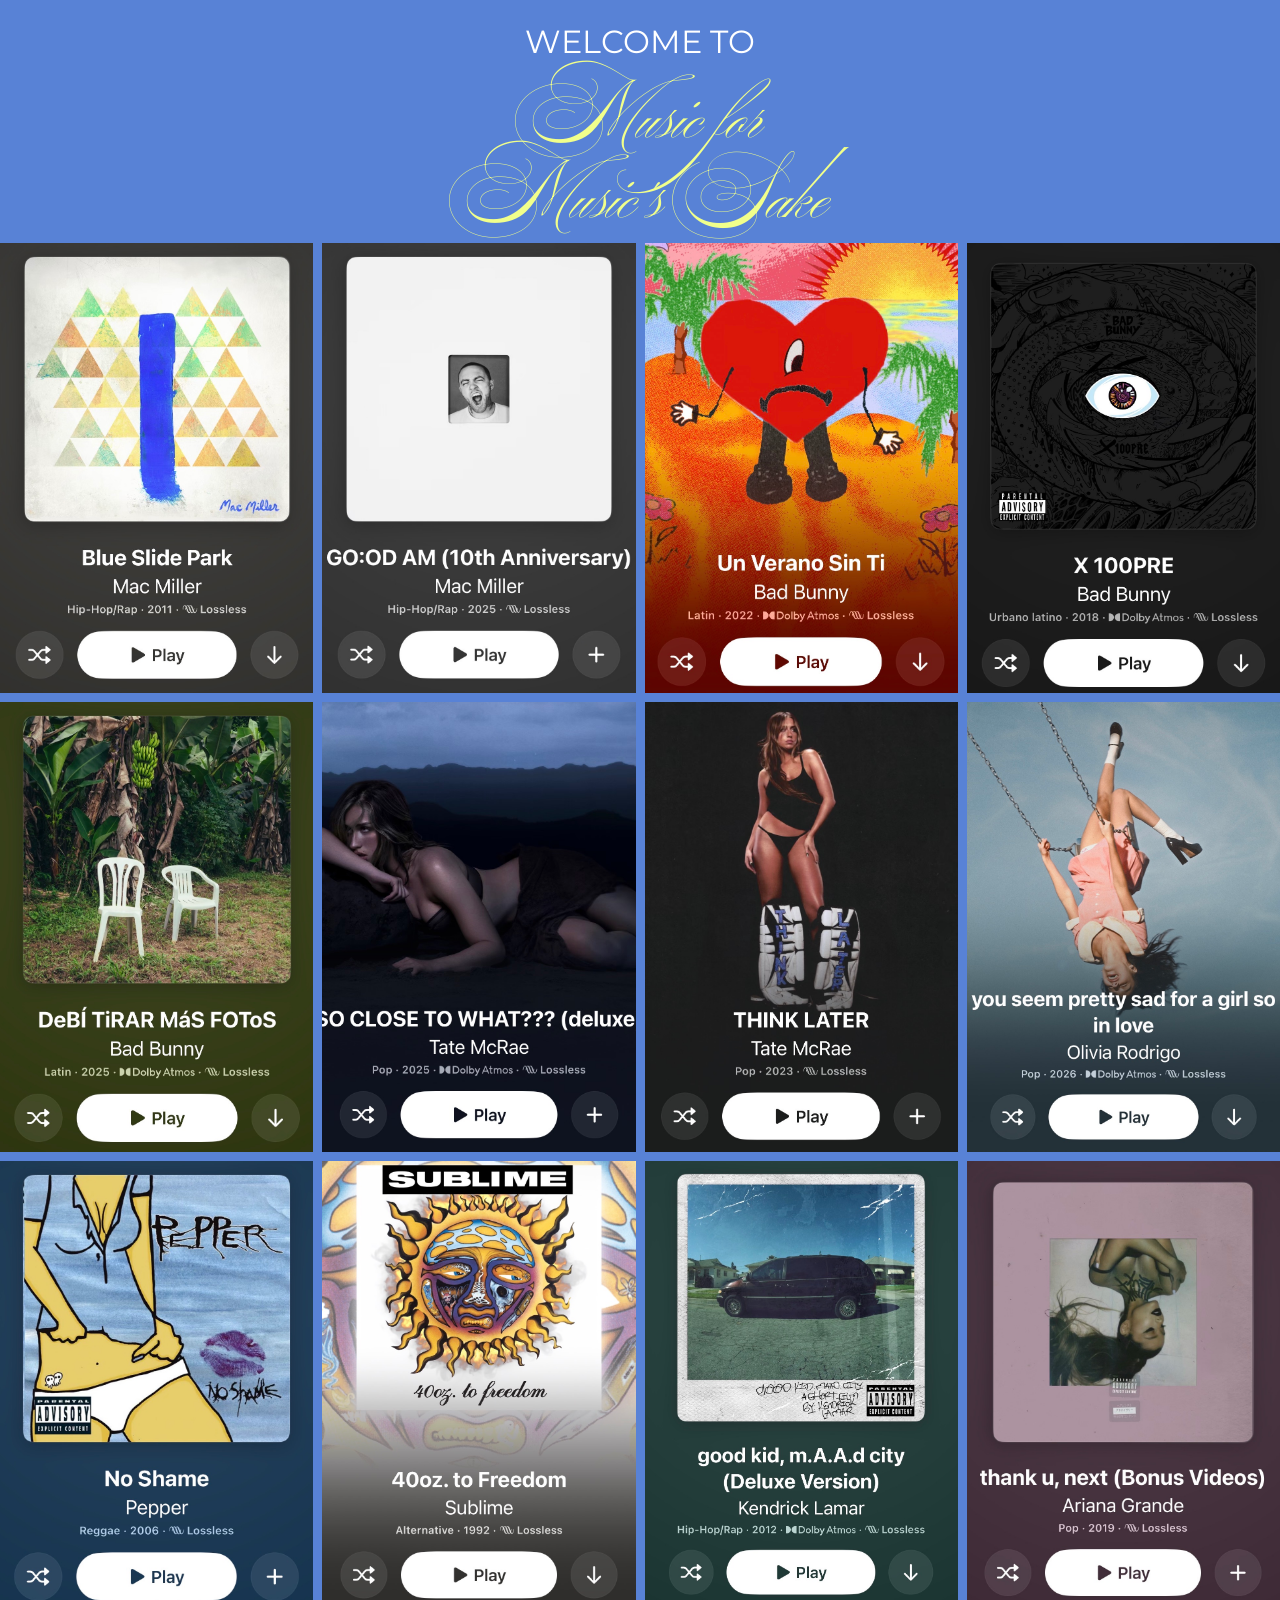
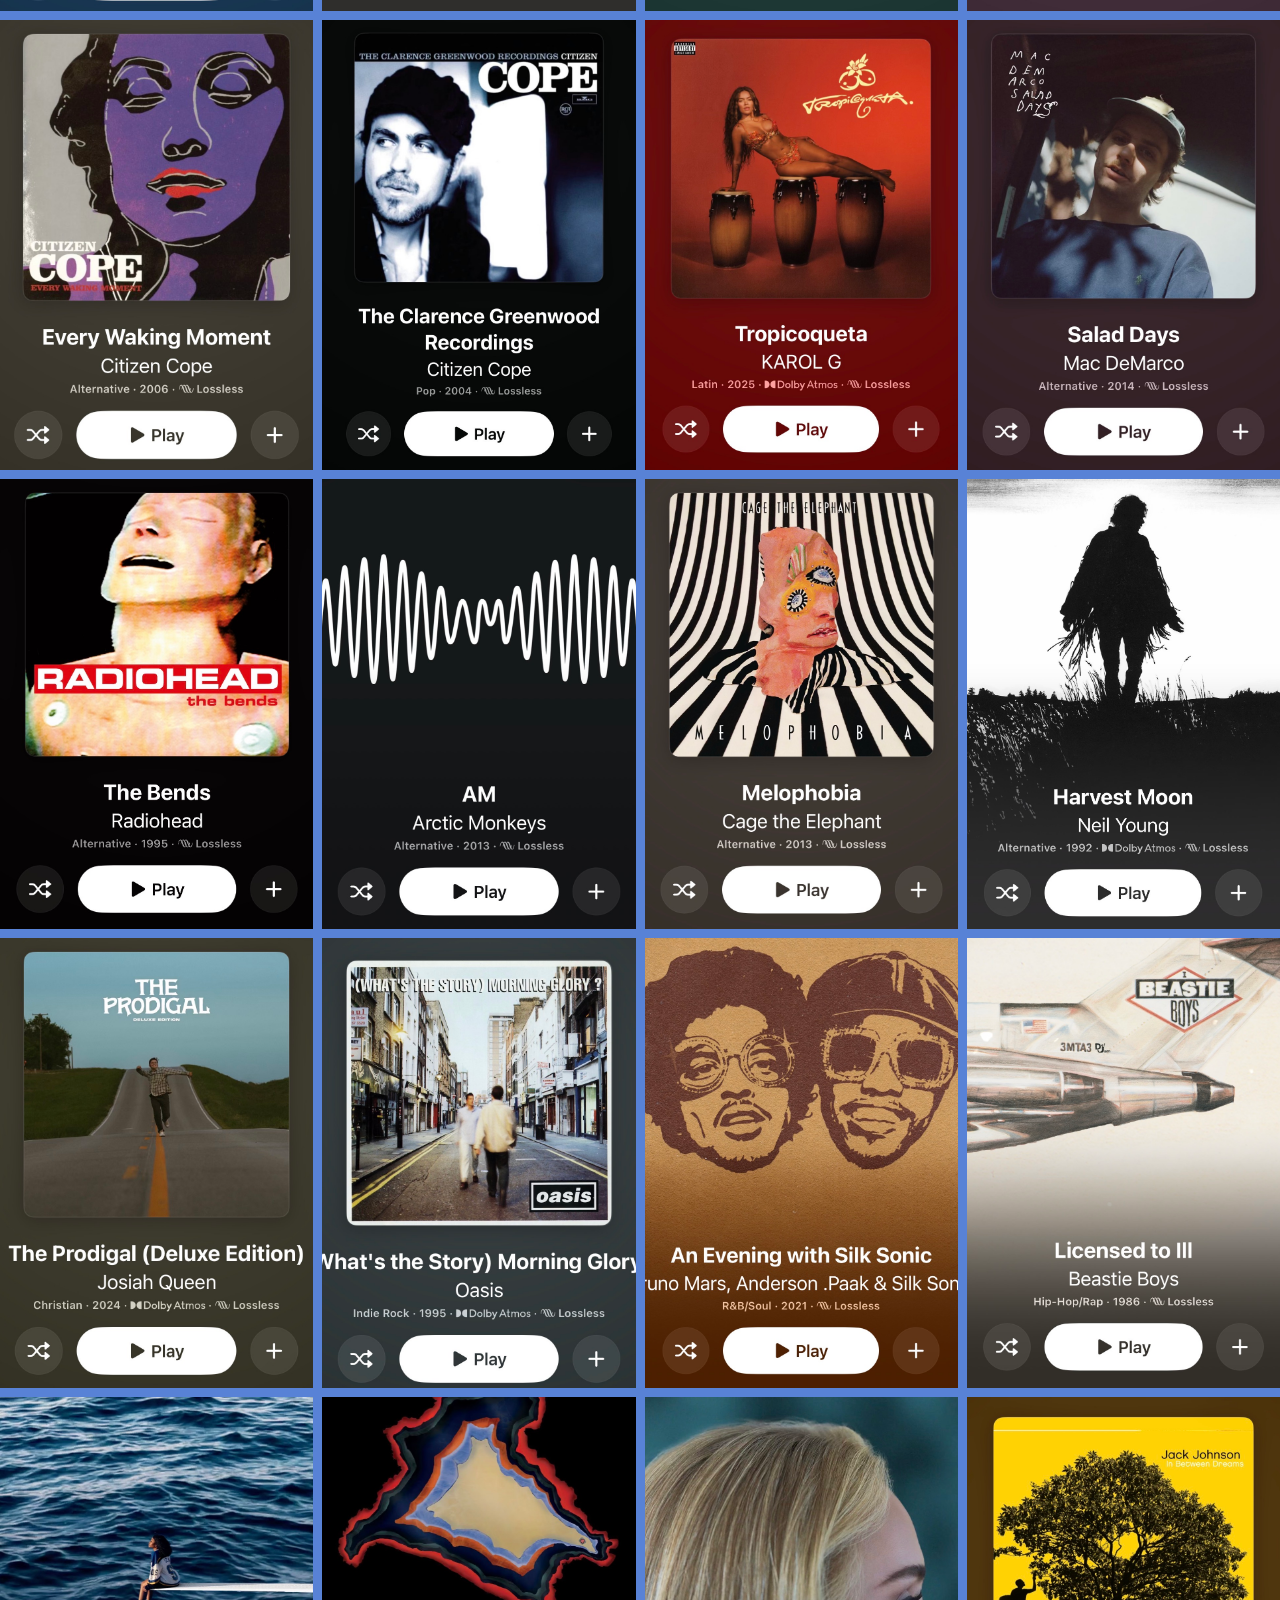
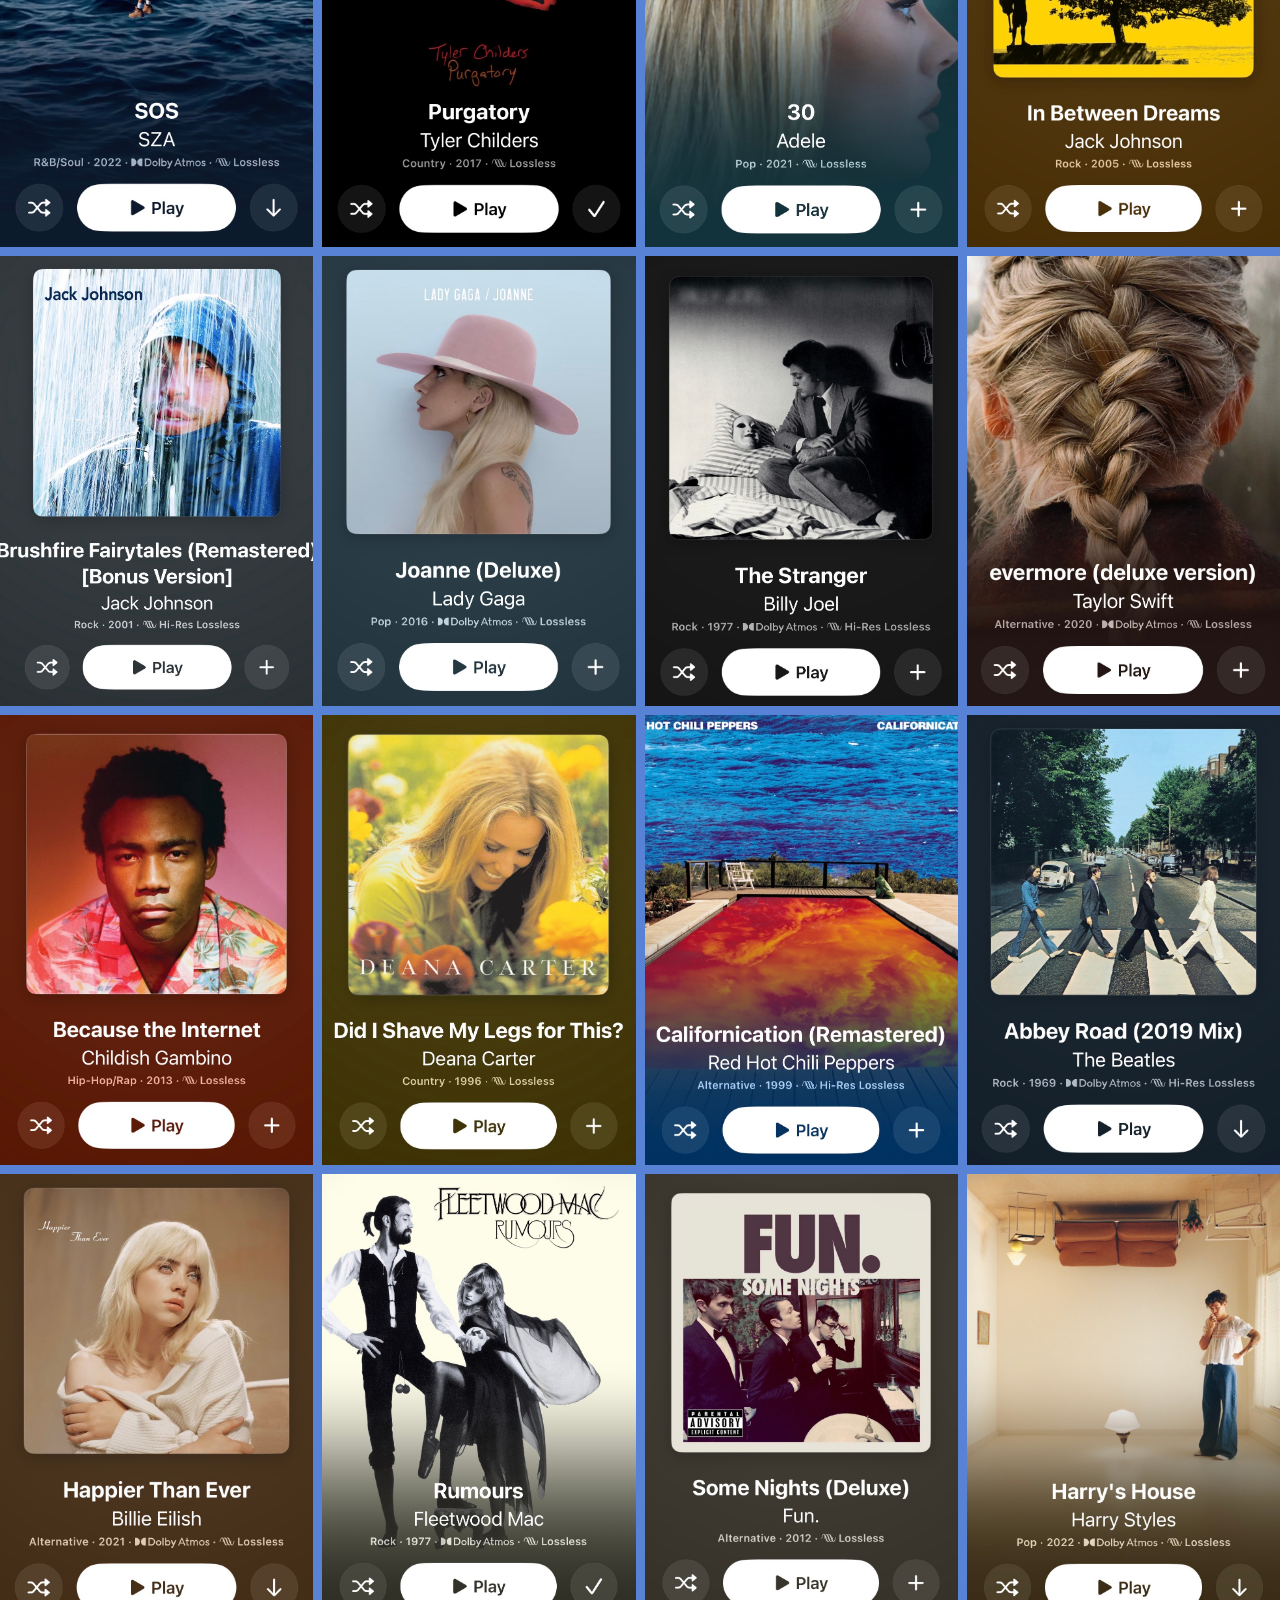
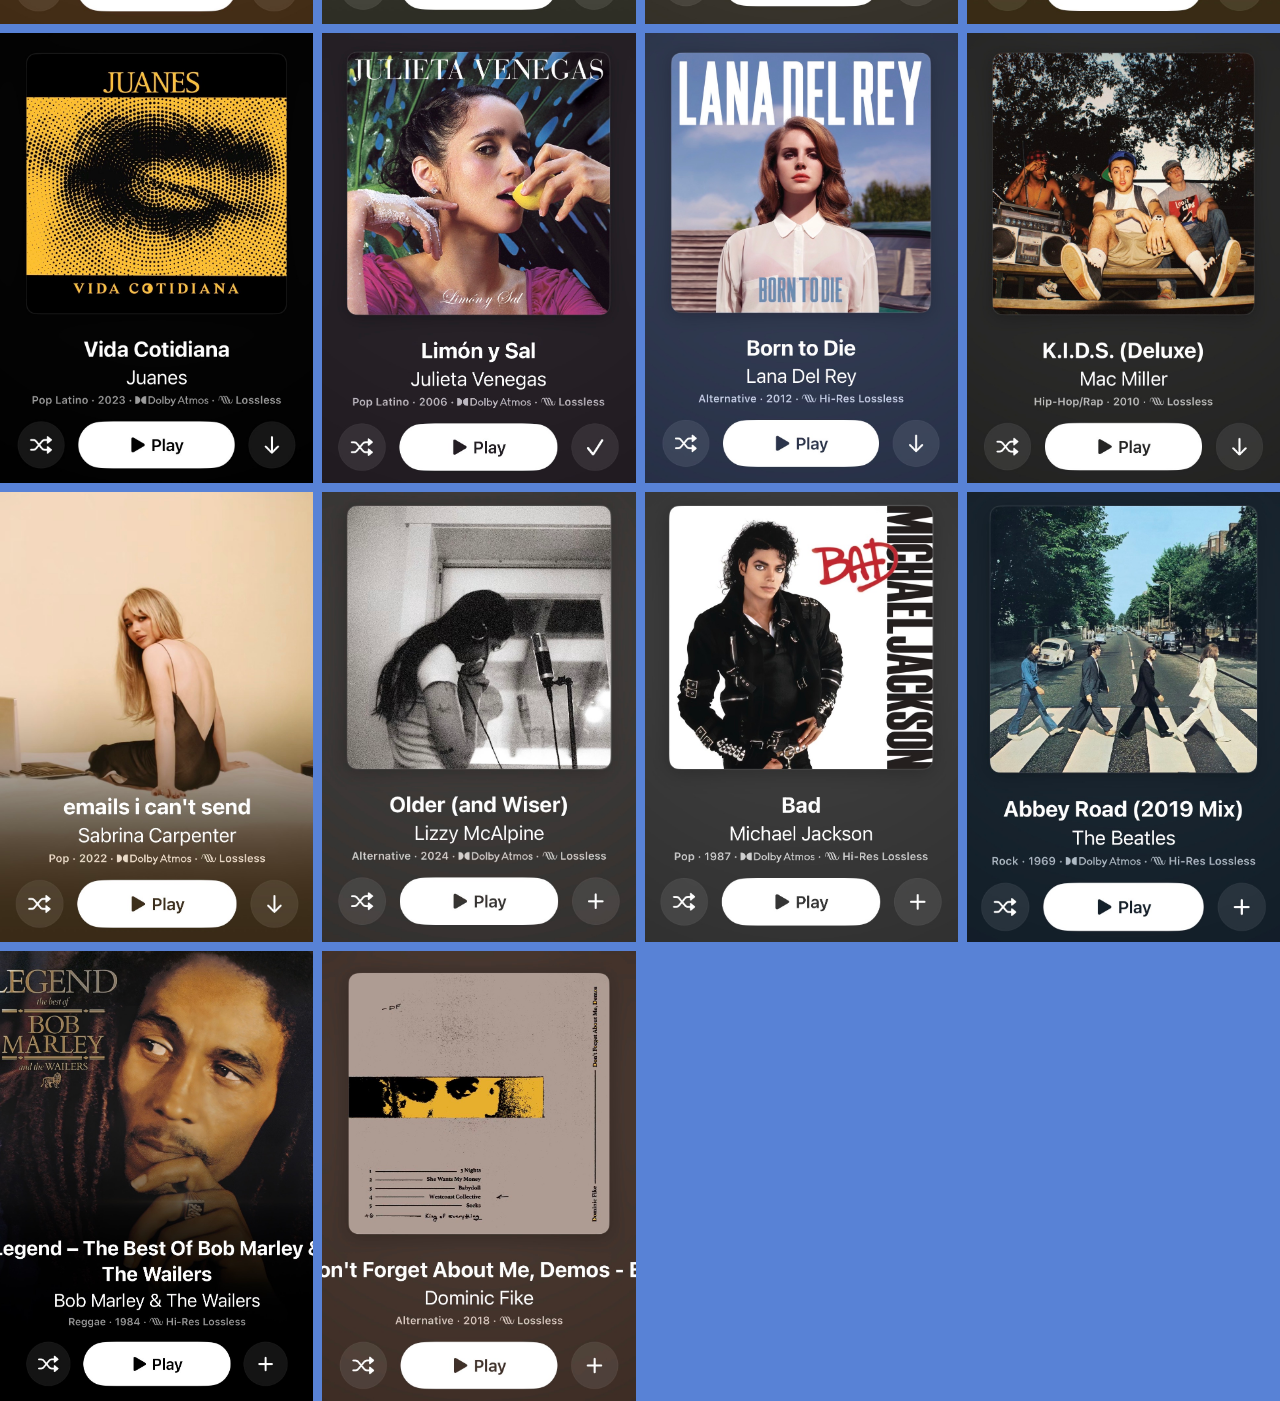
==== home.html @ d11445a4 "Layout" ====
<!DOCTYPE html>
<html lang="en">
<meta charset="UTF-8">
    <meta name="viewport" content="width=device-width, initial-scale=1.0">
    <title>MFMS</title>
    <meta property="og:title" content="Music For Music's Sake">
    <meta property="og:description" content="A collection of music albumbs that are impactful, powerful, or just a vibe.">
    <meta property="og:image" content="images/Website.png">
    <link rel="stylesheet" href="reset.css">
    <link rel="stylesheet" href="style.css">
    <link rel="preconnect" href="https://fonts.googleapis.com">
    <link rel="preconnect" href="https://fonts.gstatic.com" crossorigin>
    <link rel="preconnect" href="https://fonts.googleapis.com">
    <link rel="preconnect" href="https://fonts.gstatic.com" crossorigin>
    <link href="https://fonts.googleapis.com/css2?family=Montserrat:ital,wght@0,100..900;1,100..900&display=swap" rel="stylesheet">
    <link href="https://fonts.googleapis.com/css2?family=Ballet:opsz@16..72&family=Caacupe+One&family=Homemade+Apple&family=Montserrat:ital,wght@0,100..900;1,100..900&family=Splash&display=swap" rel="stylesheet">
</head>
<body class="collections-page">
    <h2> welcome to </h2>
    <h1>Music for</h1>
    <h1>Music's Sake</h1>
    <collection>
        <img src="images/IMG_0191.jpg">
        <img src="images/IMG_0192.jpg">
        <img src="images/IMG_0193.jpg">
        <img src="images/IMG_0195.jpg">
        <img src="images/IMG_0194.jpg">
        <img src="images/IMG_0196.jpg">
        <img src="images/IMG_0197.jpg">
        <img src="images/IMG_0198.jpg">
        <img src="images/IMG_0199.jpg">
        <img src="images/IMG_0200.jpg">
        <img src="images/IMG_0201.jpg">
        <img src="images/IMG_0202.jpg">
        <img src="images/IMG_0203.jpg">
        <img src="images/IMG_0204.jpg">
        <img src="images/IMG_0205.jpg">
        <img src="images/IMG_0206.jpg">
        <img src="images/IMG_0207.jpg">
        <img src="images/IMG_0208.jpg">
        <img src="images/IMG_0209.jpg">
        <img src="images/IMG_0210.jpg">
        <img src="images/IMG_0211.jpg">
        <img src="images/IMG_0212.jpg">
        <img src="images/IMG_0213.jpg">
        <img src="images/IMG_0214.jpg">
        <img src="images/IMG_0215.jpg">
        <img src="images/IMG_0216.jpg">
        <img src="images/IMG_0217.jpg">
        <img src="images/IMG_0218.jpg">
        <img src="images/IMG_0219.jpg">
        <img src="images/IMG_0220.jpg">
        <img src="images/IMG_0221.jpg">
        <img src="images/IMG_0222.jpg">
        <img src="images/IMG_0223.jpg">
        <img src="images/IMG_0224.jpg">
        <img src="images/IMG_0225.jpg">
        <img src="images/IMG_0226.jpg">
        <img src="images/IMG_0227.jpg">
        <img src="images/IMG_0228.jpg">
        <img src="images/IMG_0229.jpg">
        <img src="images/IMG_0230.jpg">
        <img src="images/IMG_0231.jpg">
        <img src="images/IMG_0232.jpg">
        <img src="images/IMG_0233.jpg">
        <img src="images/IMG_0234.jpg">
        <img src="images/IMG_0235.jpg">
        <img src="images/IMG_0243.jpg">
        <img src="images/IMG_0244.jpg">
        <img src="images/IMG_0245.jpg">
        <img src="images/IMG_0251.jpg">
        <img src="images/IMG_0252.jpg">
    </collection>
</body>
</html>
---- style.css ----
:root {
    --primary-color: rgb(241, 255, 139);
    --secondary-color: #5882d6;
    --primary-font-family: ballet, cursive;
    --secondary-font-family: montserrat, sans-serif;
}

html {
    font-size: 16px;
    margin: 0;
    padding: 0;
    min-height: 100vh;
    width: 100%;
}
h1 {
    font-family: Ballet, cursive;
    font-size: 5rem;
    align-self: center;
    justify-self: center;
    text-align: center;
    color: var(--primary-color)
}
h2 {
    font-family: var(--secondary-font-family);
    font-size: 2rem;
    text-transform: uppercase;
    color: white;
    align-self: center;
    justify-self: center;
    text-align: center;
    padding: 2vw
}
button1container {
    display: flex;
    align-items: center;
    justify-content: center;
    padding-top: 32vh;
}
button1 {
    background-color: rgb(255, 255, 255, 0.5);
    align-items: center;
    justify-content: center;
    padding: 3vw;
    margin: 3vw;
    font-family: Ballet, cursive;
    font-size: 3rem;
}
button1:hover {
    background-color: rgb(255, 255, 255, 0.9);
    box-shadow: 0px 4px 10px rgba(0, 0, 0, 0.5);
    cursor: pointer;
}
body1::before {
    content: "";
    position: absolute;
    inset: 0;
    z-index: -1;
    background-image: url(images/Records.jpg);
    background-size: cover;
    opacity: 0.5;
}
.collections-page {
    background-color: var(--secondary-color);
}
collection {
    display: grid;
    grid-template-columns: repeat(auto-fit, minmax(250px, 1fr));
    gap: 1vh
}
collection img {
    width: 100%;
    height: 50vh;
    object-fit: cover;
    border: 1vw;
}
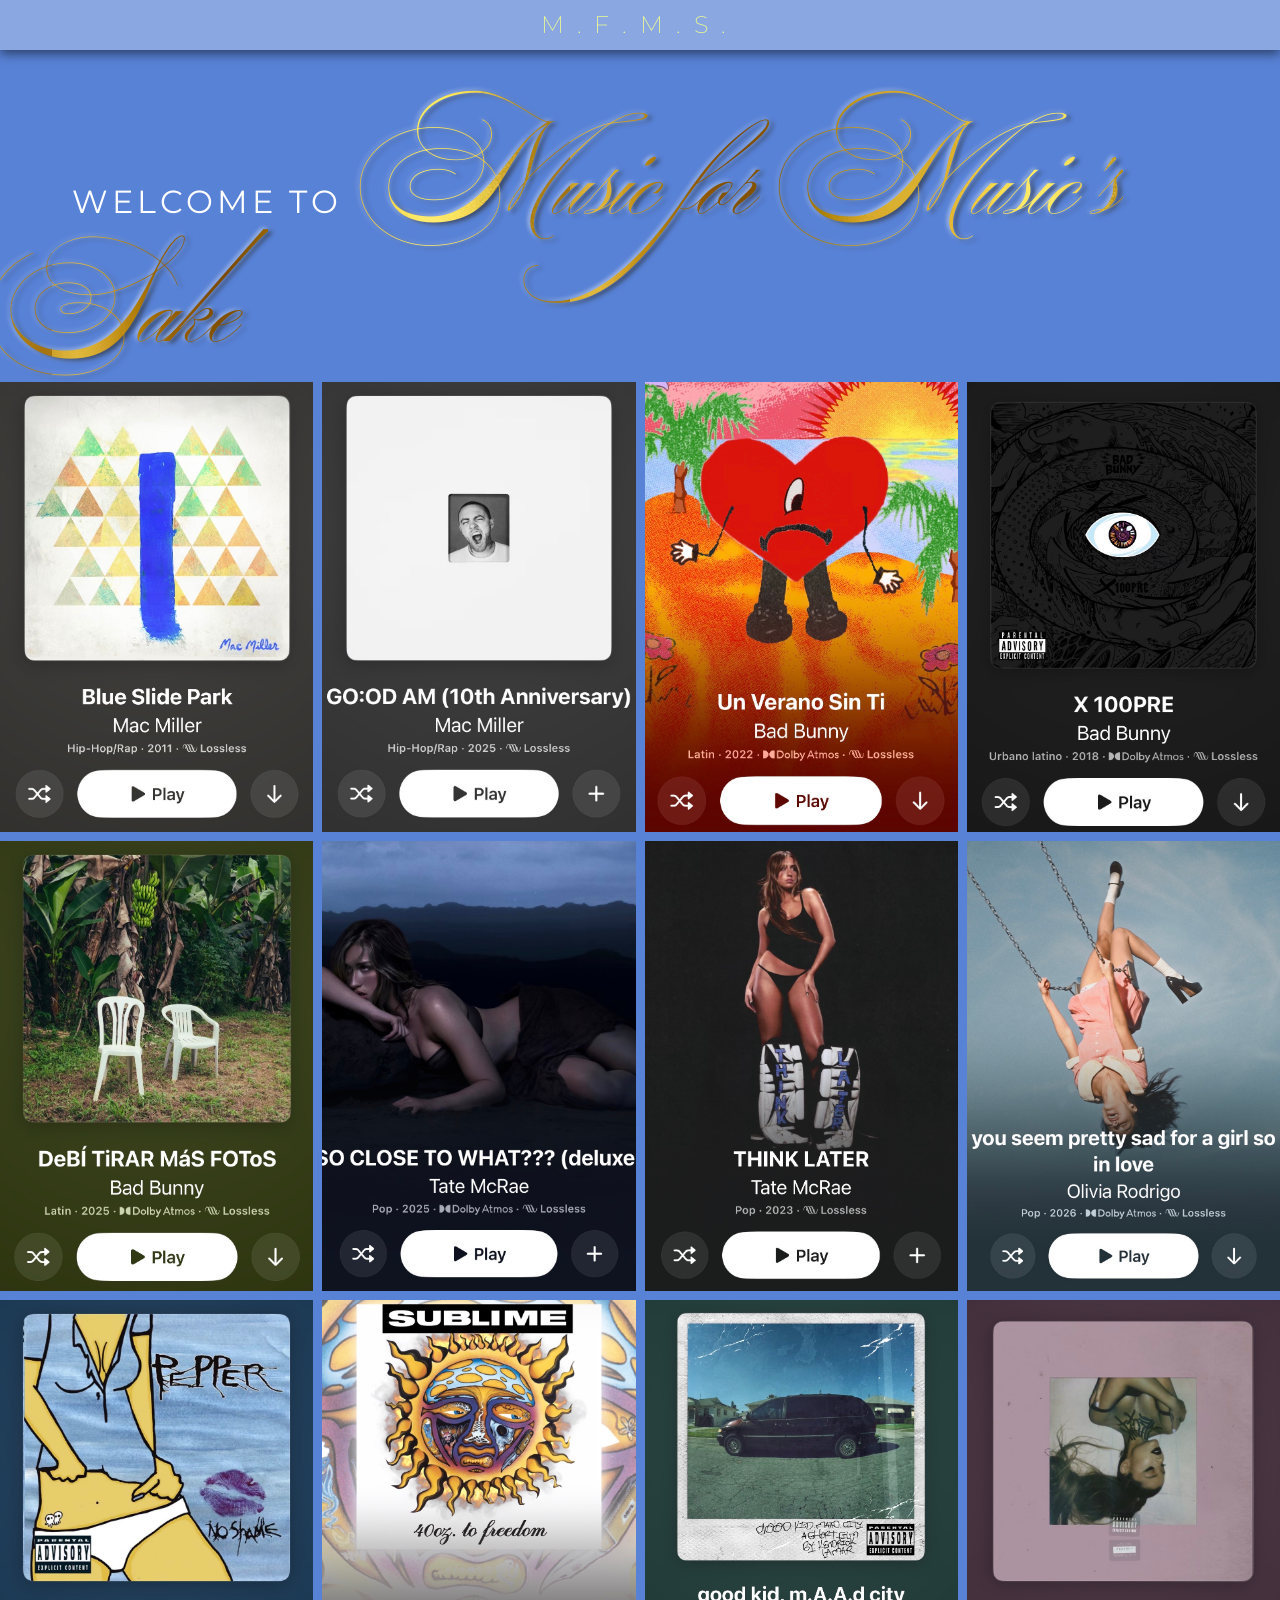
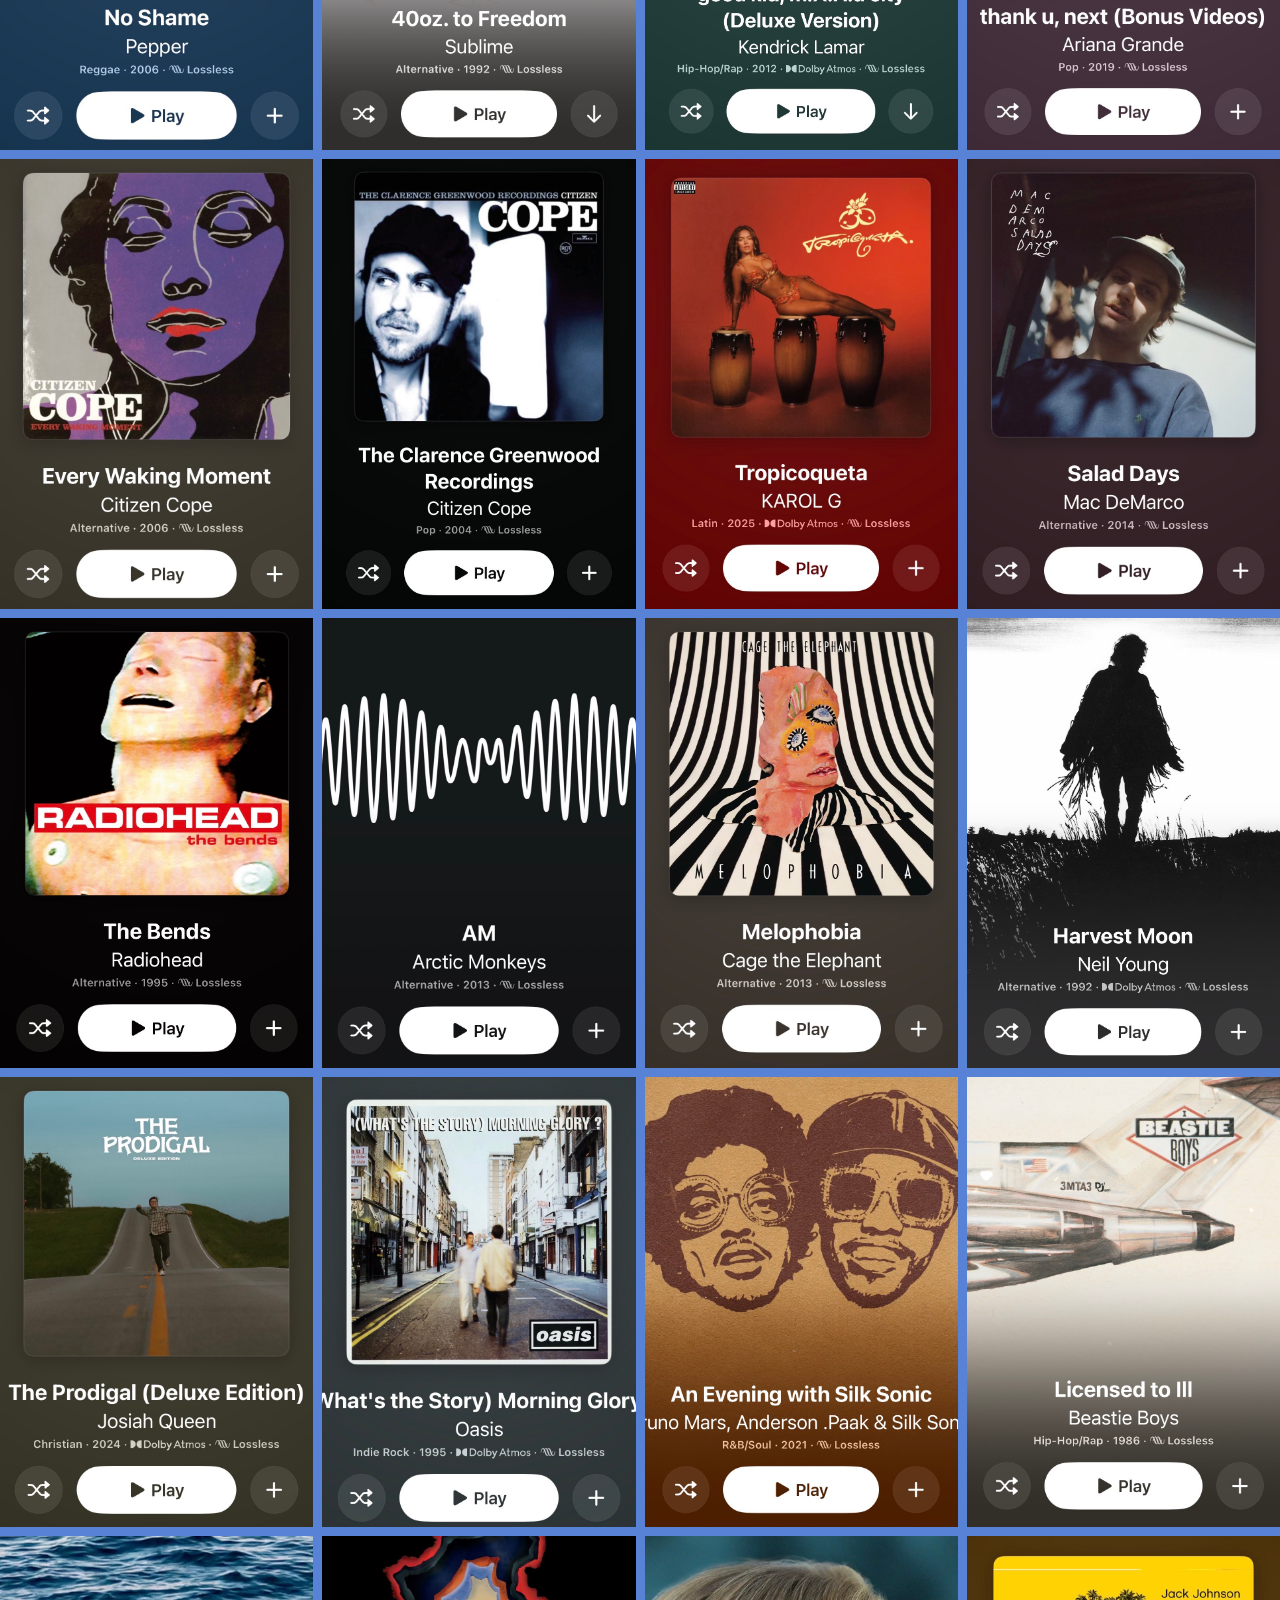
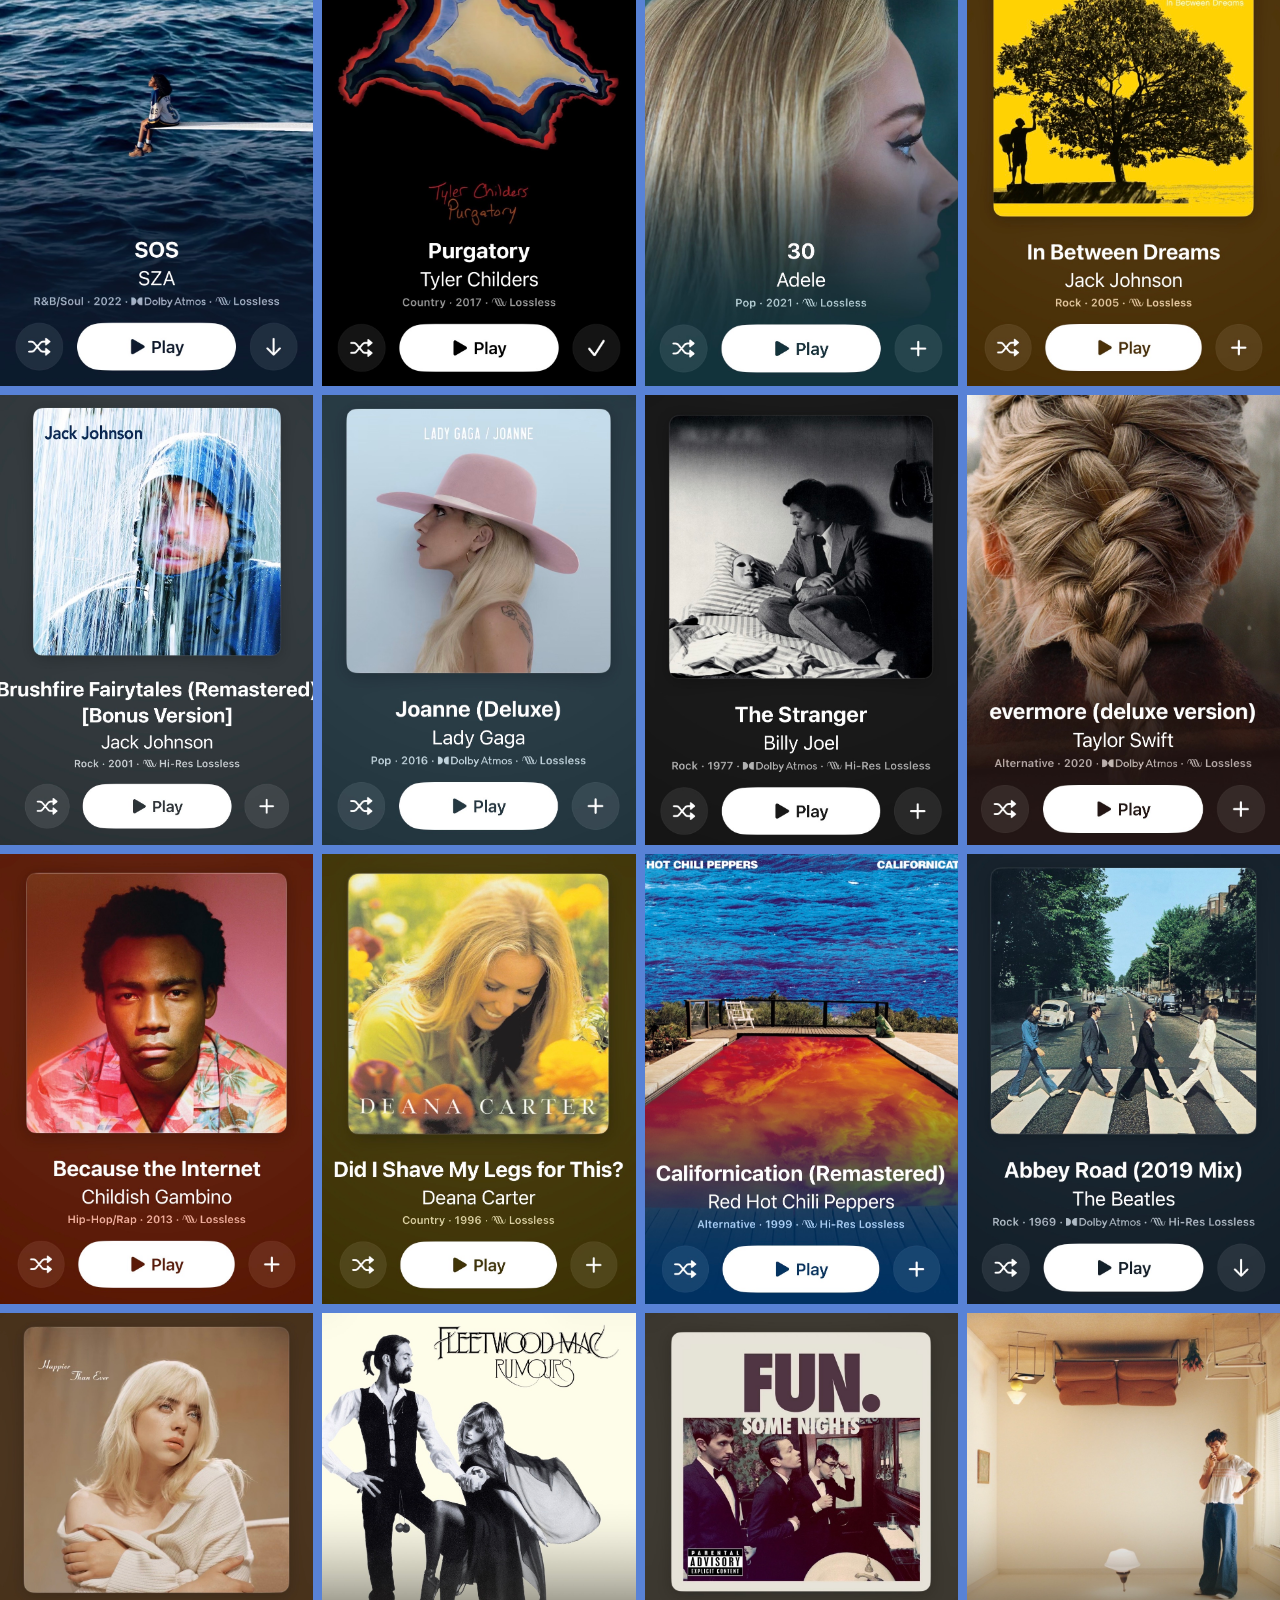
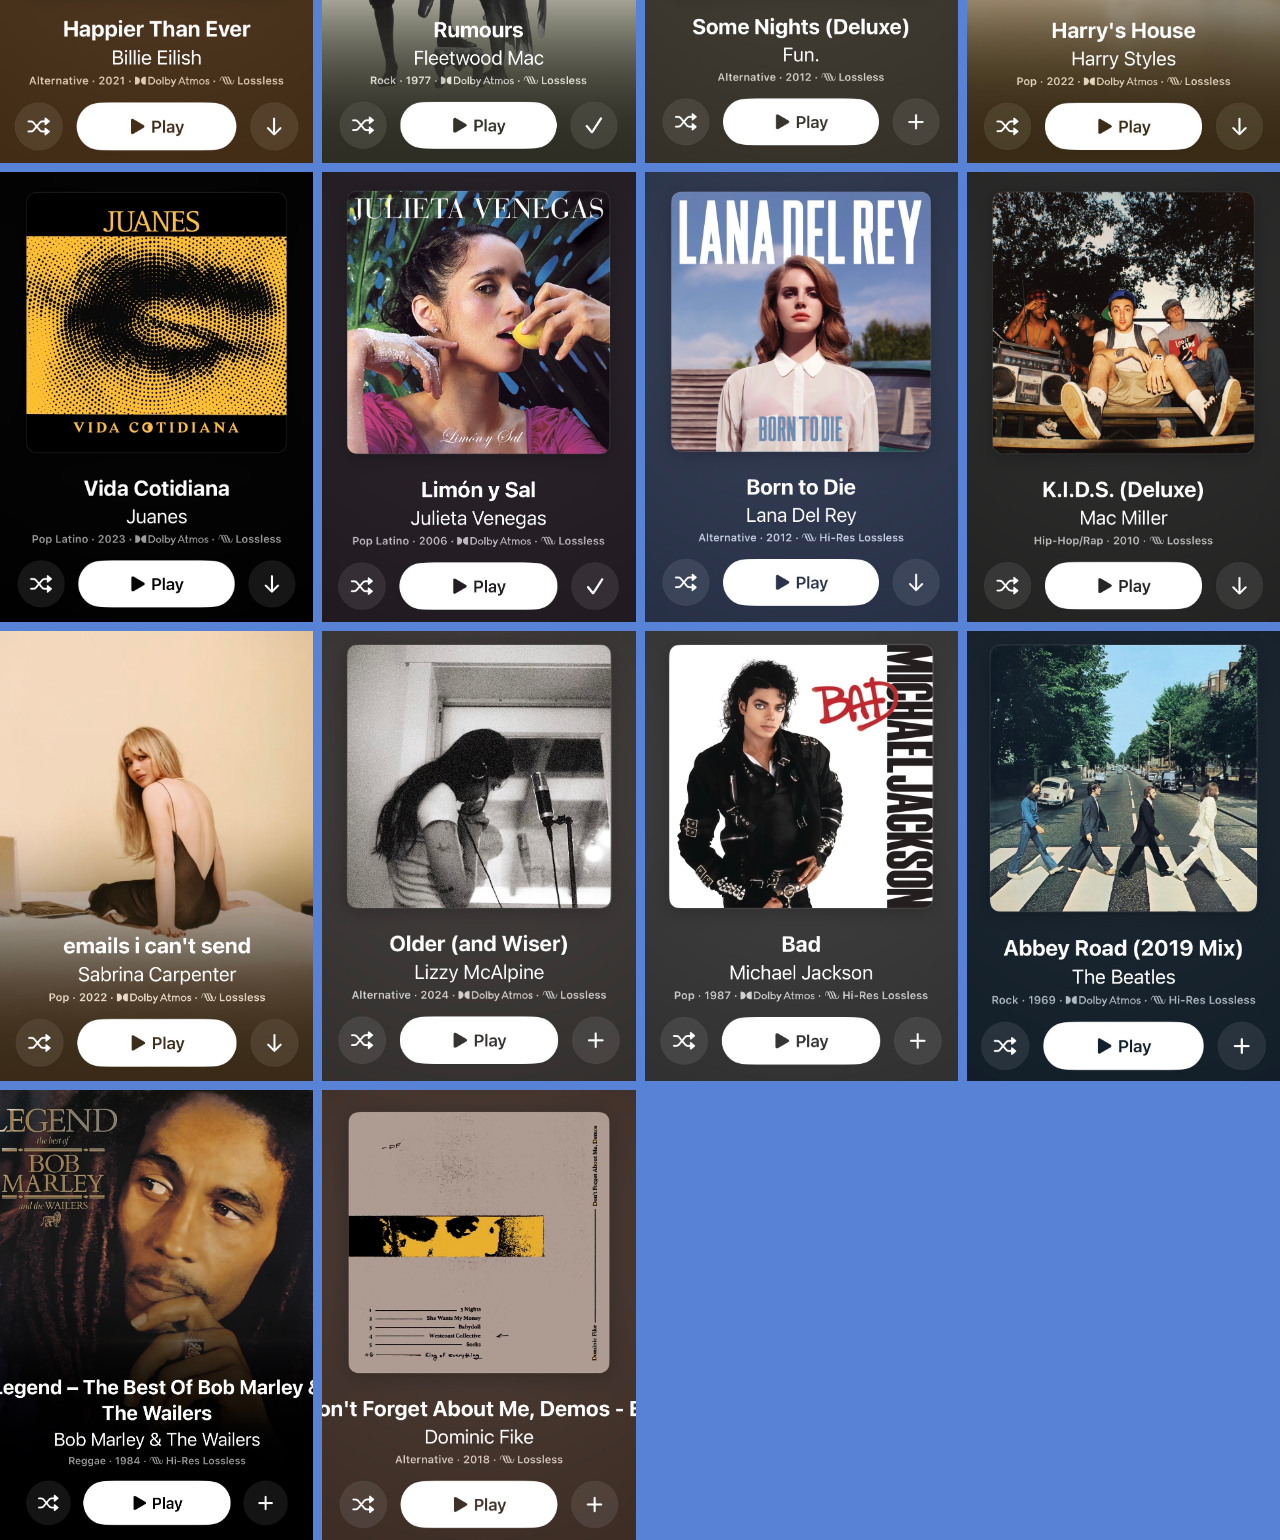
==== commit 98372275: "went crazy" ====
--- a/home.html
+++ b/home.html
@@ -1,6 +1,7 @@
 <!DOCTYPE html>
 <html lang="en">
-<meta charset="UTF-8">
+<head>
+    <meta charset="UTF-8">
     <meta name="viewport" content="width=device-width, initial-scale=1.0">
     <title>MFMS</title>
     <meta property="og:title" content="Music For Music's Sake">
@@ -16,10 +17,14 @@
     <link href="https://fonts.googleapis.com/css2?family=Ballet:opsz@16..72&family=Caacupe+One&family=Homemade+Apple&family=Montserrat:ital,wght@0,100..900;1,100..900&family=Splash&display=swap" rel="stylesheet">
 </head>
 <body class="collections-page">
-    <h2> welcome to </h2>
-    <h1>Music for</h1>
-    <h1>Music's Sake</h1>
-    <collection>
+    <header class="main-header">
+        <h3>M.F.M.S.</h3>
+    </header>
+        <section class="main-title">
+            <span class="main-title-h2">welcome to </span>
+            <span class="main-title-h1">Music for Music's Sake</span>
+        </section>
+        <section class="collection">
         <img src="images/IMG_0191.jpg">
         <img src="images/IMG_0192.jpg">
         <img src="images/IMG_0193.jpg">
@@ -70,6 +75,6 @@
         <img src="images/IMG_0245.jpg">
         <img src="images/IMG_0251.jpg">
         <img src="images/IMG_0252.jpg">
-    </collection>
+        </section>
 </body>
 </html>
--- a/style.css
+++ b/style.css
@@ -12,14 +12,25 @@
     padding: 0;
     min-height: 100vh;
     width: 100%;
+    transition: all 0.3s ease;
 }
 h1 {
     font-family: Ballet, cursive;
-    font-size: 5rem;
+    font-size: 8rem;
+    font-weight:400;
     align-self: center;
     justify-self: center;
     text-align: center;
-    color: var(--primary-color)
+    background-image: url(images/gold.jpeg);
+    background-size: contain;
+    background-position: center;
+    -webkit-background-clip: text;
+    background-clip: text;
+    color: transparent;
+    -webkit-text-fill-color: transparent;
+    filter: drop-shadow(8px 4px 3px rgba(51, 34, 145, 0.888));
+    filter: drop-shadow(-2px -1px 2px rgba(255, 255, 255, 0.5));
+    padding: 5vh;
 }
 h2 {
     font-family: var(--secondary-font-family);
@@ -31,27 +42,35 @@
     text-align: center;
     padding: 2vw
 }
-button1container {
+h3 {
+    font-family: var(--secondary-font-family);
+    color: var(--primary-color);
+    font-weight: 200;
+    letter-spacing: 1vw;
+    text-align: center;
+    font-size: 1.5rem;
+    padding: 1vw
+}
+.button1container {
     display: flex;
     align-items: center;
     justify-content: center;
-    padding-top: 32vh;
+    padding-top: 35vh;
 }
-button1 {
+.button1 {
     background-color: rgb(255, 255, 255, 0.5);
     align-items: center;
     justify-content: center;
-    padding: 3vw;
-    margin: 3vw;
-    font-family: Ballet, cursive;
+    font-family: var(--primary-font-family);
     font-size: 3rem;
+    padding: 2vh
 }
-button1:hover {
+.button1:hover {
     background-color: rgb(255, 255, 255, 0.9);
     box-shadow: 0px 4px 10px rgba(0, 0, 0, 0.5);
     cursor: pointer;
 }
-body1::before {
+.body1::before {
     content: "";
     position: absolute;
     inset: 0;
@@ -62,15 +81,57 @@
 }
 .collections-page {
     background-color: var(--secondary-color);
+    display: grid
 }
-collection {
+.collection {
     display: grid;
     grid-template-columns: repeat(auto-fit, minmax(250px, 1fr));
-    gap: 1vh
+    gap: 1vh;
 }
-collection img {
+.collection img {
     width: 100%;
     height: 50vh;
     object-fit: cover;
     border: 1vw;
 }
+.collection img:hover {
+    height: 52vh;
+    filter: brightness(50%); 
+}
+.main-header {
+    position: fixed;
+    width: 100%;
+    background-color: rgba(255, 255, 255, 0.3);
+    box-shadow: 0px 4px 10px rgba(0, 0, 0, 0.5);
+}
+.main-title-h1 {
+    font-family: Ballet, cursive;
+    font-size: 8rem;
+    font-weight:400;
+    align-self: center;
+    justify-self: center;
+    text-align: center;
+    background-image: url(images/gold.jpeg);
+    background-size: contain;
+    background-position: center;
+    -webkit-background-clip: text;
+    background-clip: text;
+    color: transparent;
+    -webkit-text-fill-color: transparent;
+    filter: drop-shadow(4px 2px 2px rgba(0, 0, 0, 0.5)) drop-shadow(-2px -1px 2px rgba(255, 255, 255, 0.5));
+    padding-top: 5vh;
+    padding-bottom: 5vh;
+    padding-right: 3vh;
+    padding-left: 1vh;
+}
+.main-title-h2 {
+    font-family: var(--secondary-font-family);
+    font-size: 2rem;
+    text-transform: uppercase;
+    color: white;
+    letter-spacing: 3pt;
+    padding-left: 8vh;
+}
+.main-title {
+    padding-top: 14vh;
+}
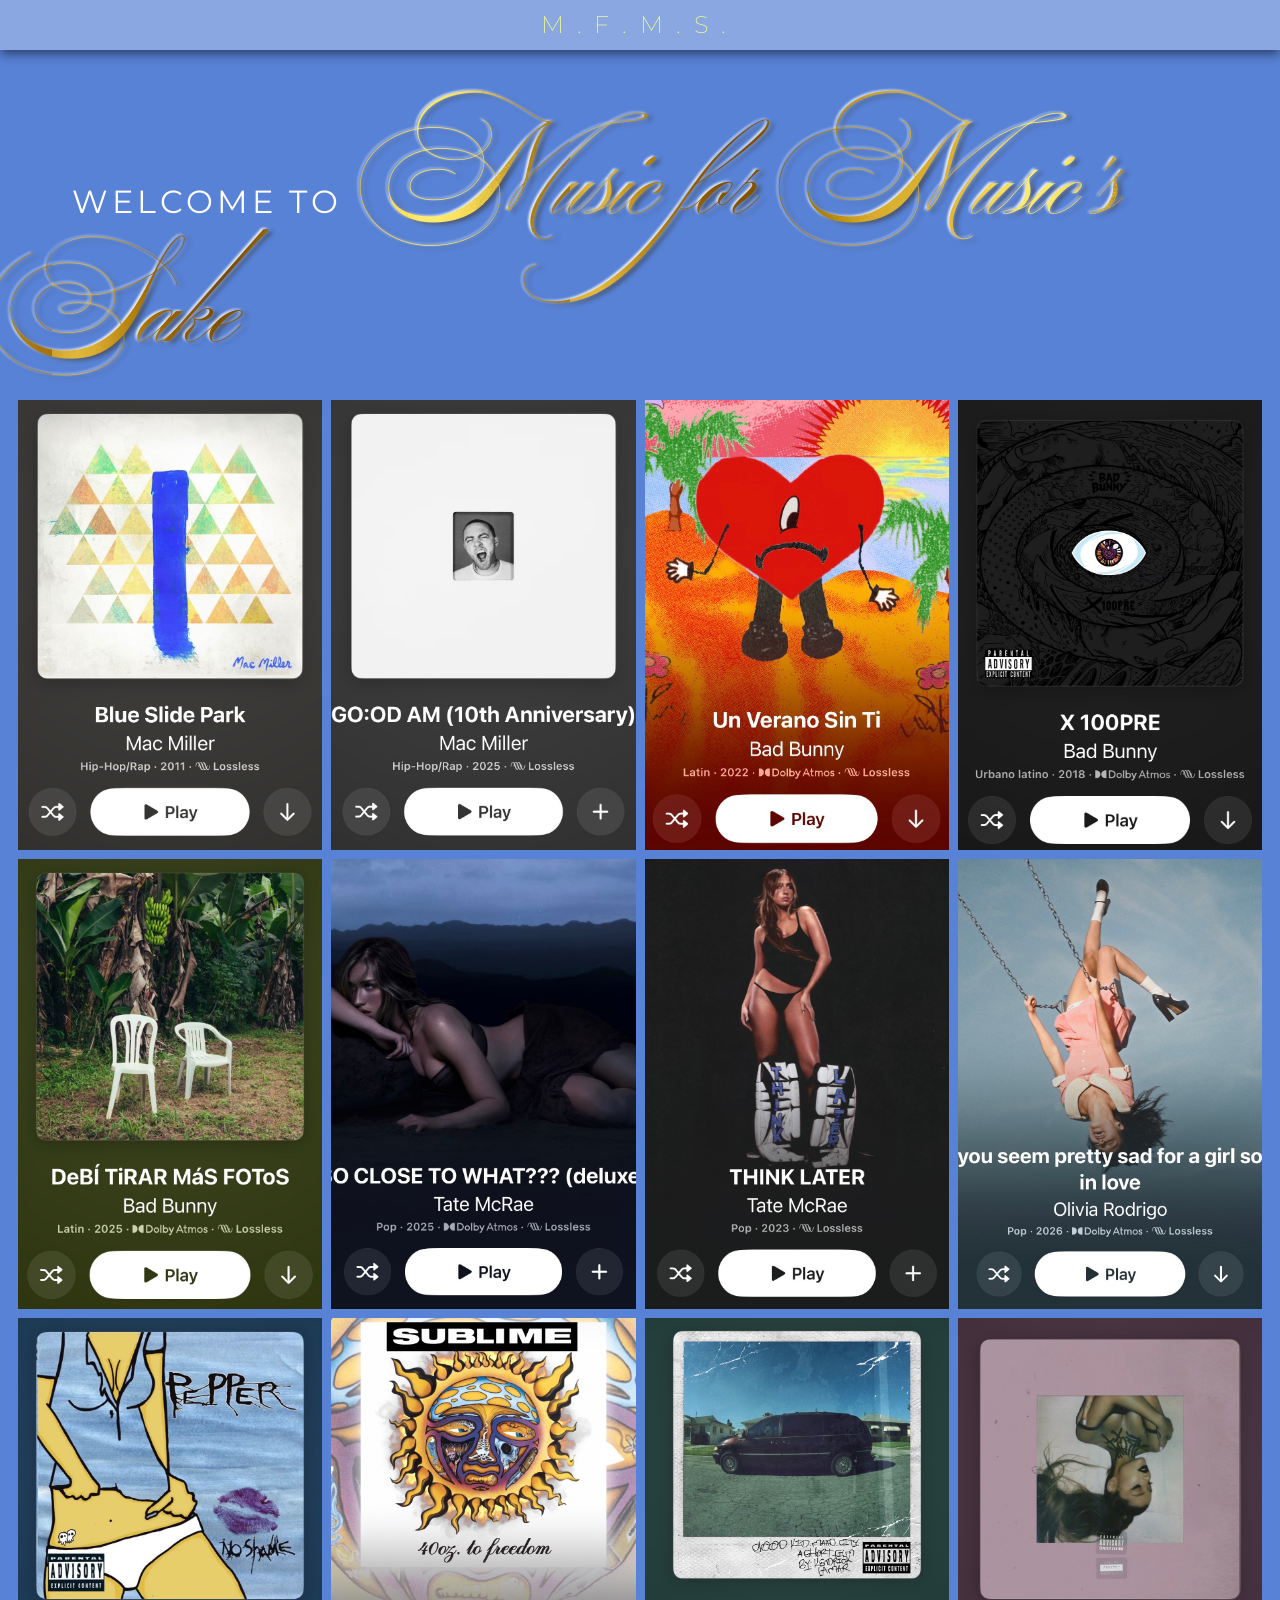
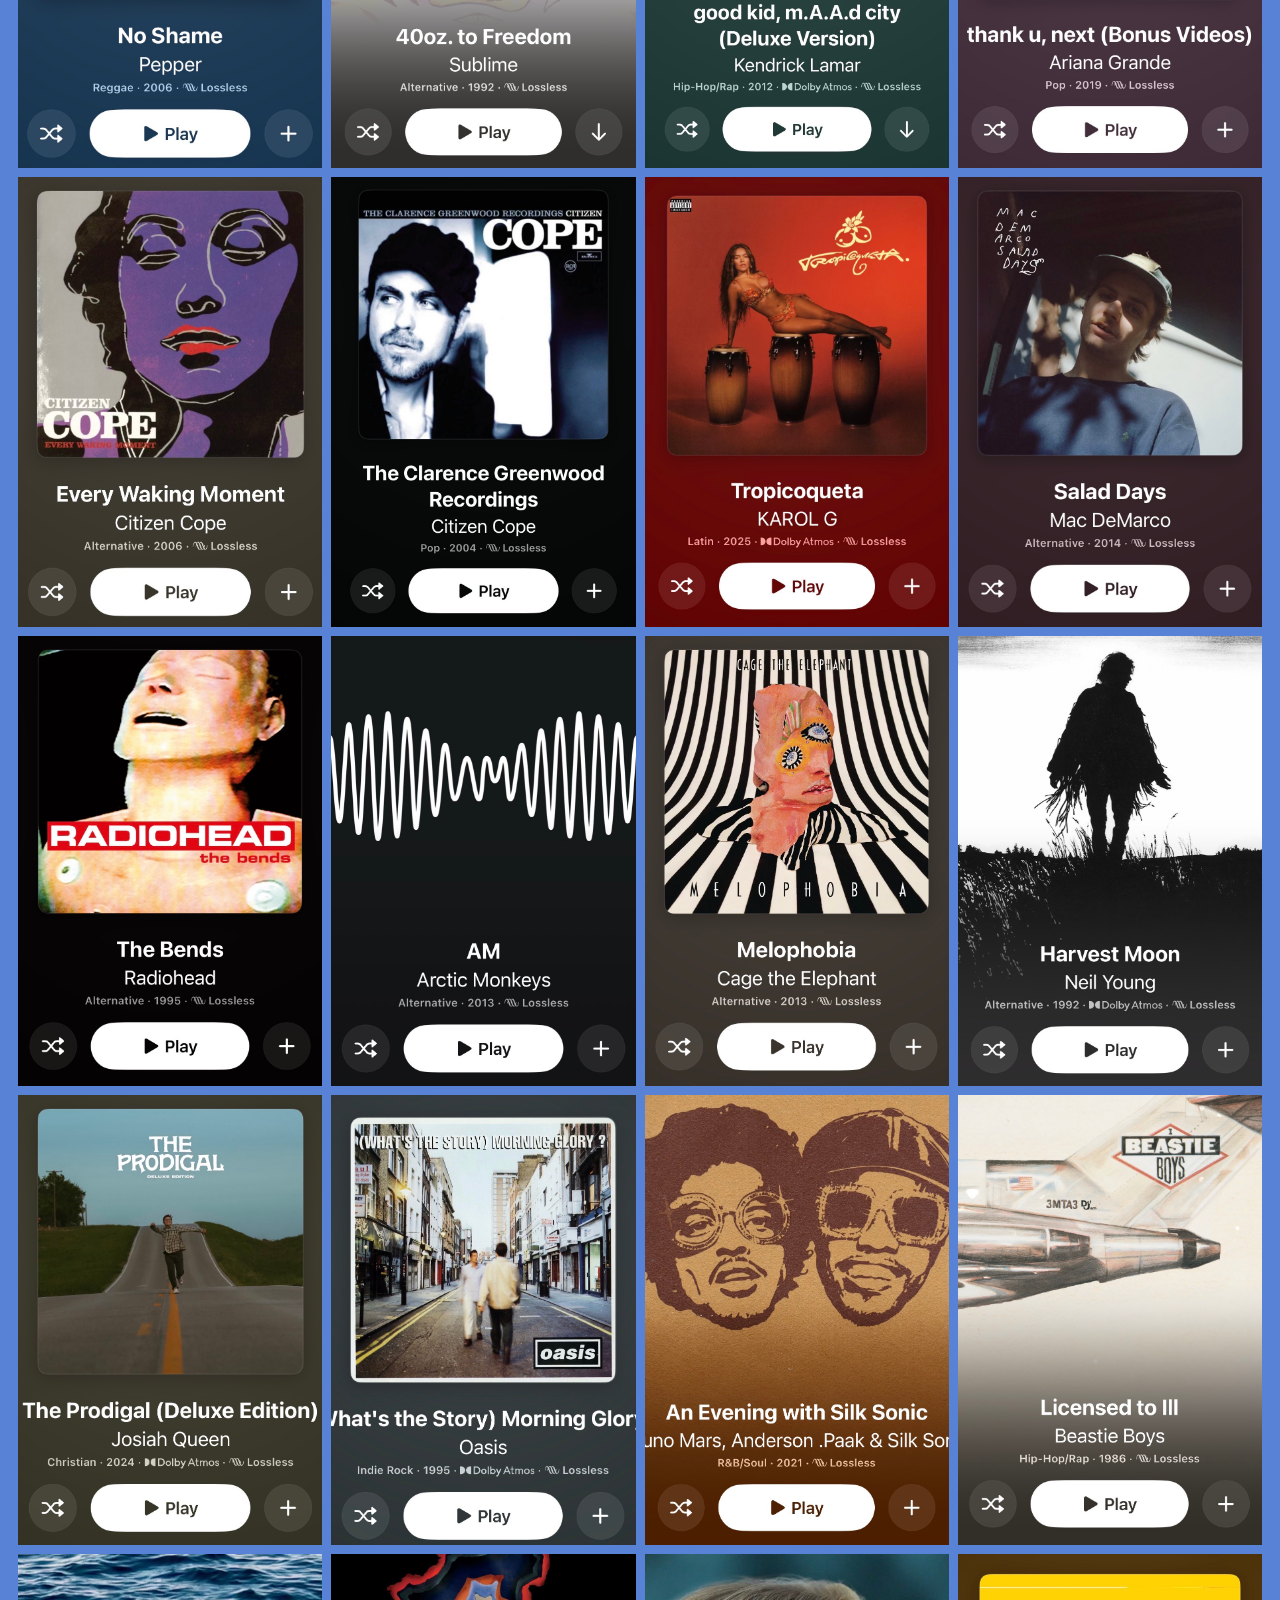
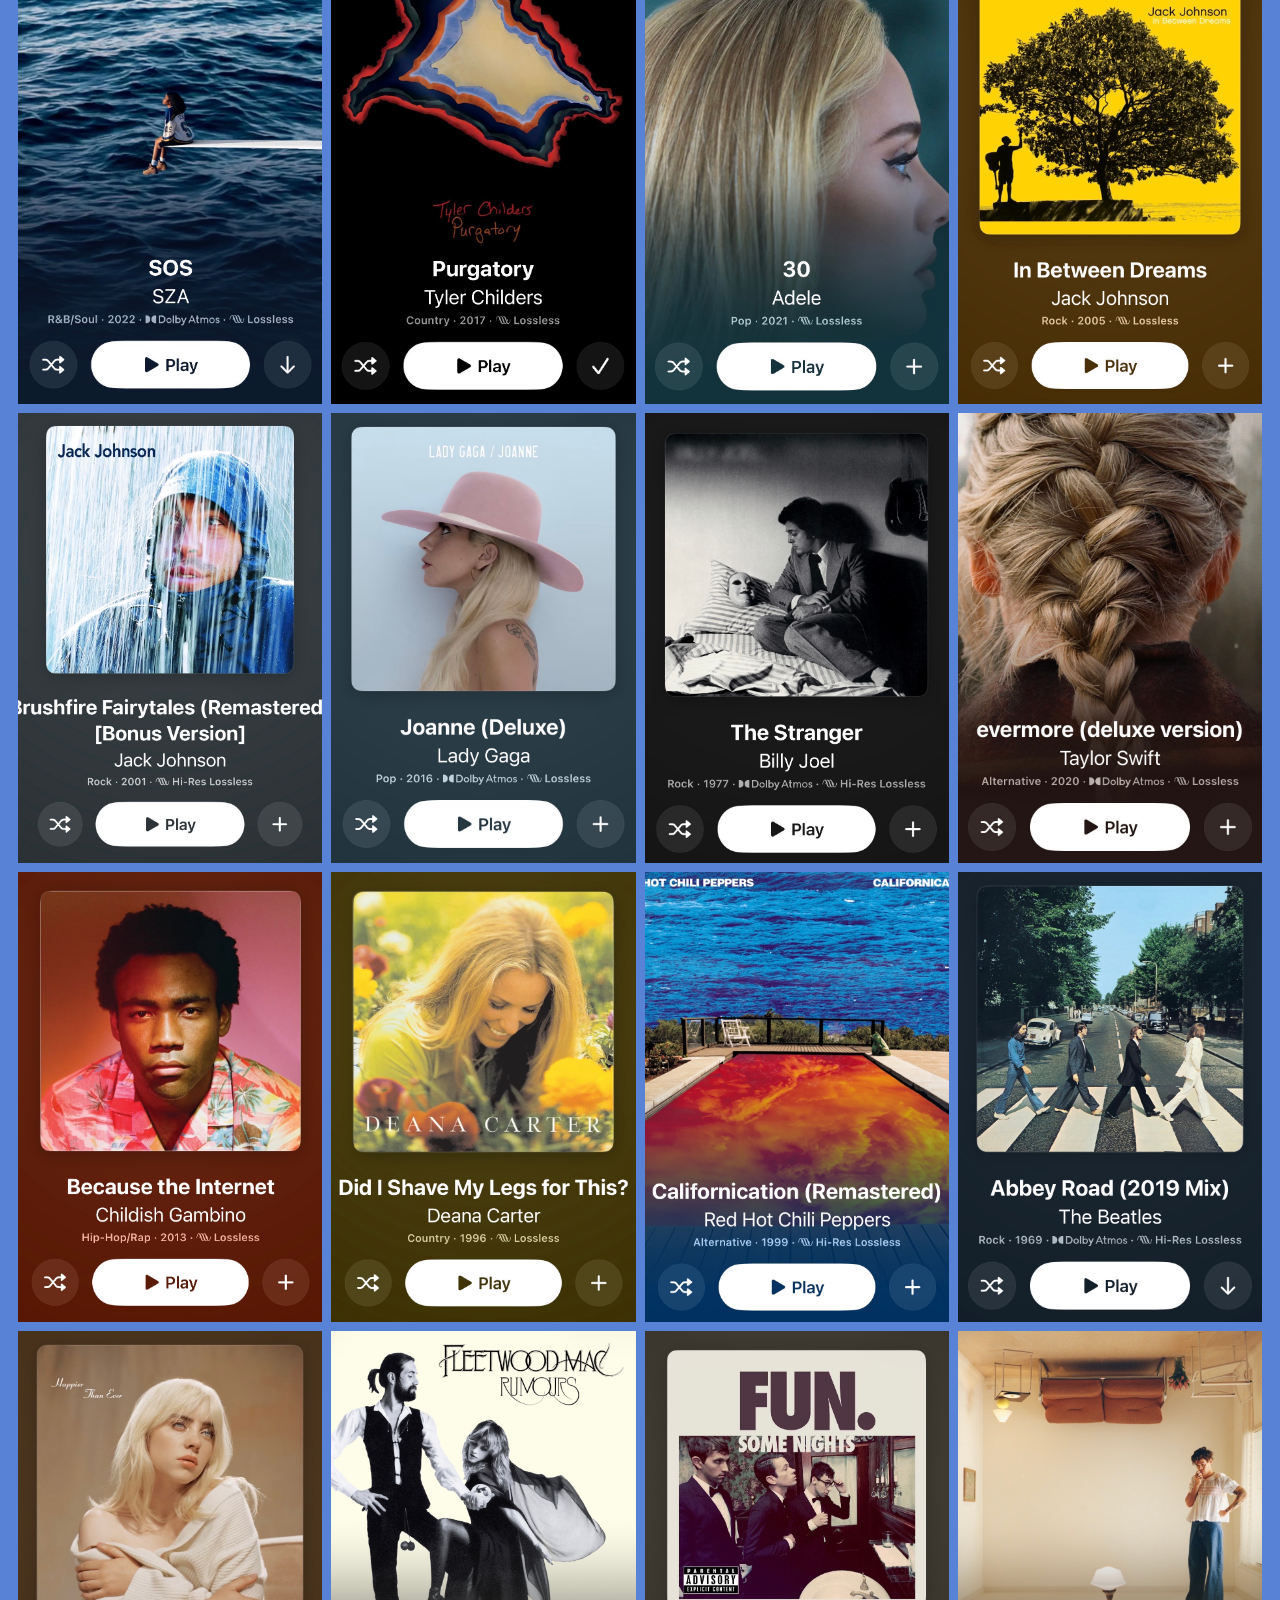
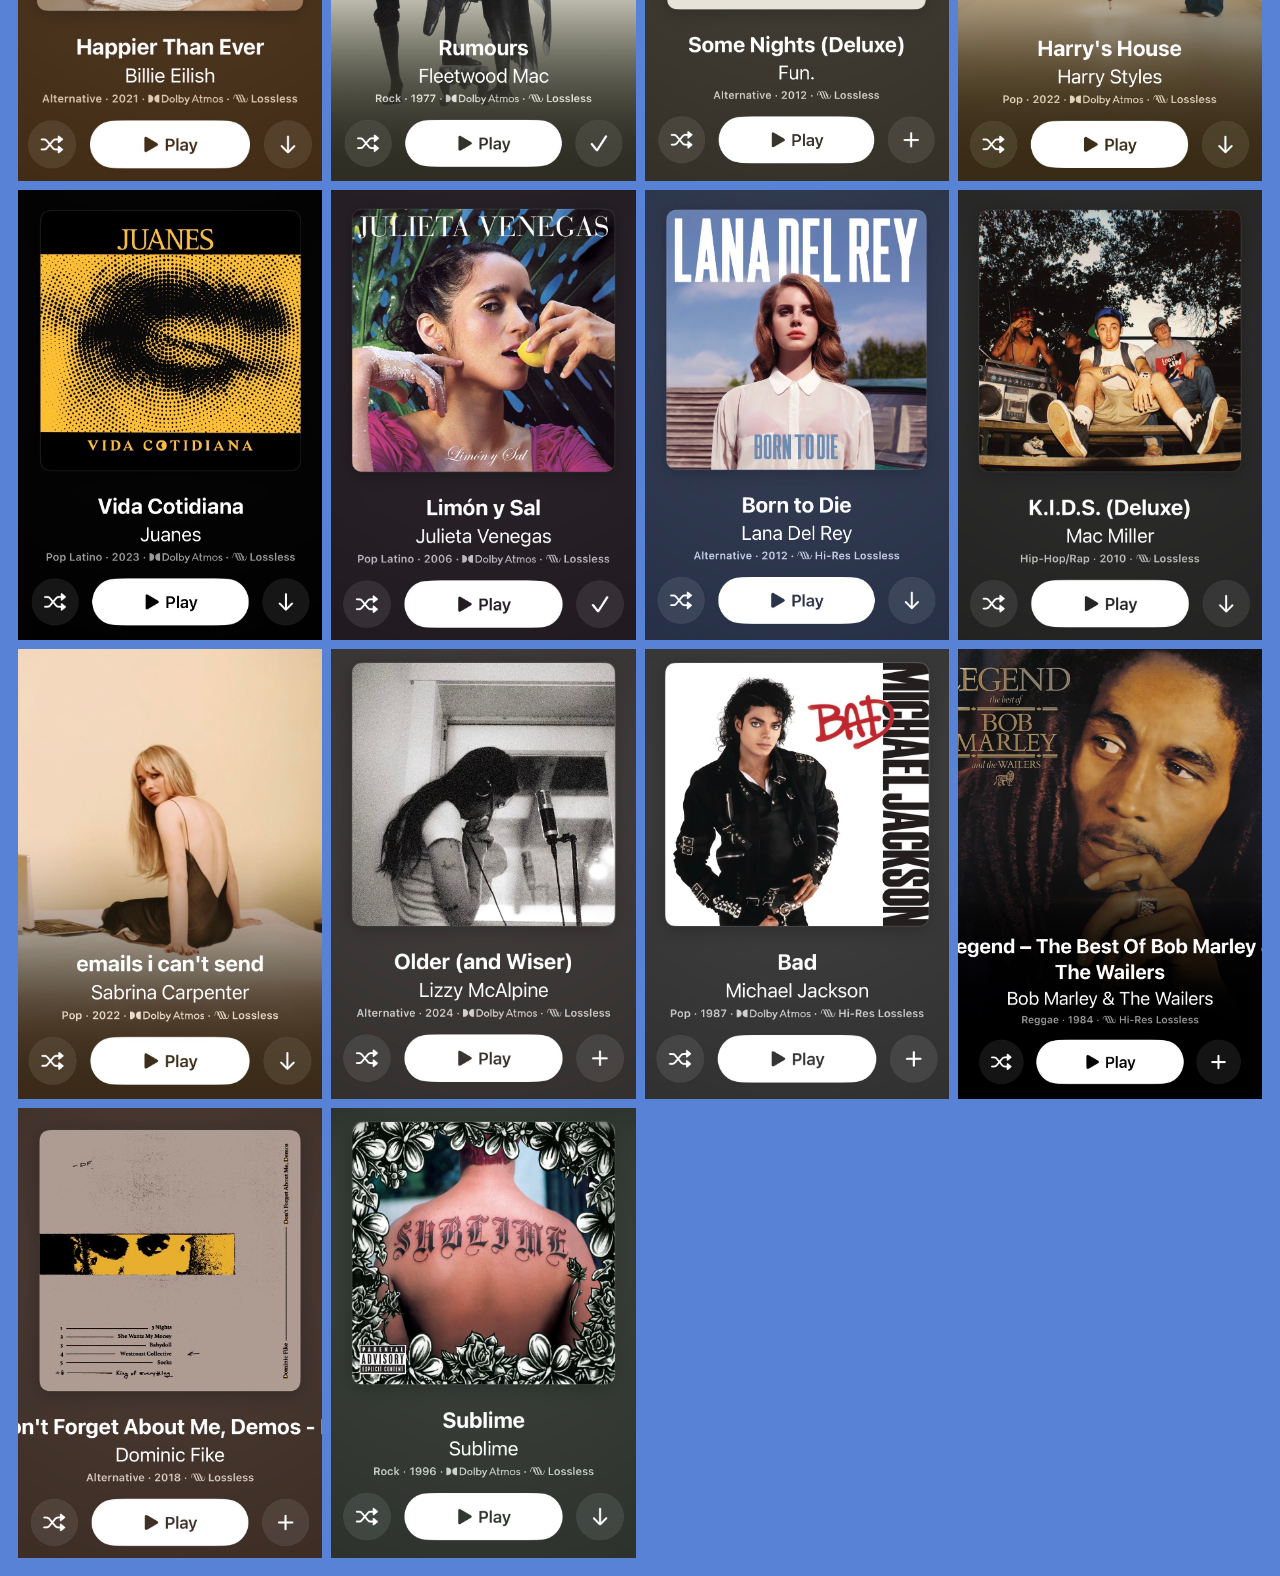
==== commit c0cd5b39: "class" ====
--- a/home.html
+++ b/home.html
@@ -72,9 +72,10 @@
         <img src="images/IMG_0235.jpg">
         <img src="images/IMG_0243.jpg">
         <img src="images/IMG_0244.jpg">
-        <img src="images/IMG_0245.jpg">
         <img src="images/IMG_0251.jpg">
         <img src="images/IMG_0252.jpg">
+        <img src="images/Sublime.png">
         </section>
+<script src="script.js"></script>
 </body>
 </html>
--- a/style.css
+++ b/style.css
@@ -12,7 +12,6 @@
     padding: 0;
     min-height: 100vh;
     width: 100%;
-    transition: all 0.3s ease;
 }
 h1 {
     font-family: Ballet, cursive;
@@ -51,6 +50,10 @@
     font-size: 1.5rem;
     padding: 1vw
 }
+h3:hover {
+    color: rgb(122, 134, 34);
+    font-weight: 400;
+}
 .button1container {
     display: flex;
     align-items: center;
@@ -87,6 +90,7 @@
     display: grid;
     grid-template-columns: repeat(auto-fit, minmax(250px, 1fr));
     gap: 1vh;
+    margin: 2vh
 }
 .collection img {
     width: 100%;
@@ -95,7 +99,7 @@
     border: 1vw;
 }
 .collection img:hover {
-    height: 52vh;
+    height: 51vh;
     filter: brightness(50%); 
 }
 .main-header {
@@ -118,7 +122,7 @@
     background-clip: text;
     color: transparent;
     -webkit-text-fill-color: transparent;
-    filter: drop-shadow(4px 2px 2px rgba(0, 0, 0, 0.5)) drop-shadow(-2px -1px 2px rgba(255, 255, 255, 0.5));
+    filter: drop-shadow(4px 2px 2px rgba(0, 0, 0, 0.5)) drop-shadow(-2px -1px 1px rgba(255, 255, 255, 0.9));
     padding-top: 5vh;
     padding-bottom: 5vh;
     padding-right: 3vh;
@@ -134,4 +138,30 @@
 }
 .main-title {
     padding-top: 14vh;
+}
+@media screen and (max-width: 720px) {
+.collection {
+    display:grid;
+    grid-template-columns: 1fr;
+    justify-content: center;
+    }
+.collection img {
+    height: 70vh;
+    width: 50vw
+}
+.collection img:hover {
+    height:72vh;
+}
+.main-title {
+    text-align: center;
+    padding: 6vh;
+}
+.main-title-h1 {
+    font-size: clamp(5rem, 1rem + 3vw ,8rem);
+    filter: drop-shadow(4px 2px 2px rgba(0, 0, 0, 0.5)) drop-shadow(-1px -0.5px 0.5px rgba(255, 255, 255, 0.9));
+}
+.main-title-h2 {
+    font-size: clamp(1rem, 0.75rem + 2vw, 3rem);
+    padding-bottom: 15vh;
+}
 }
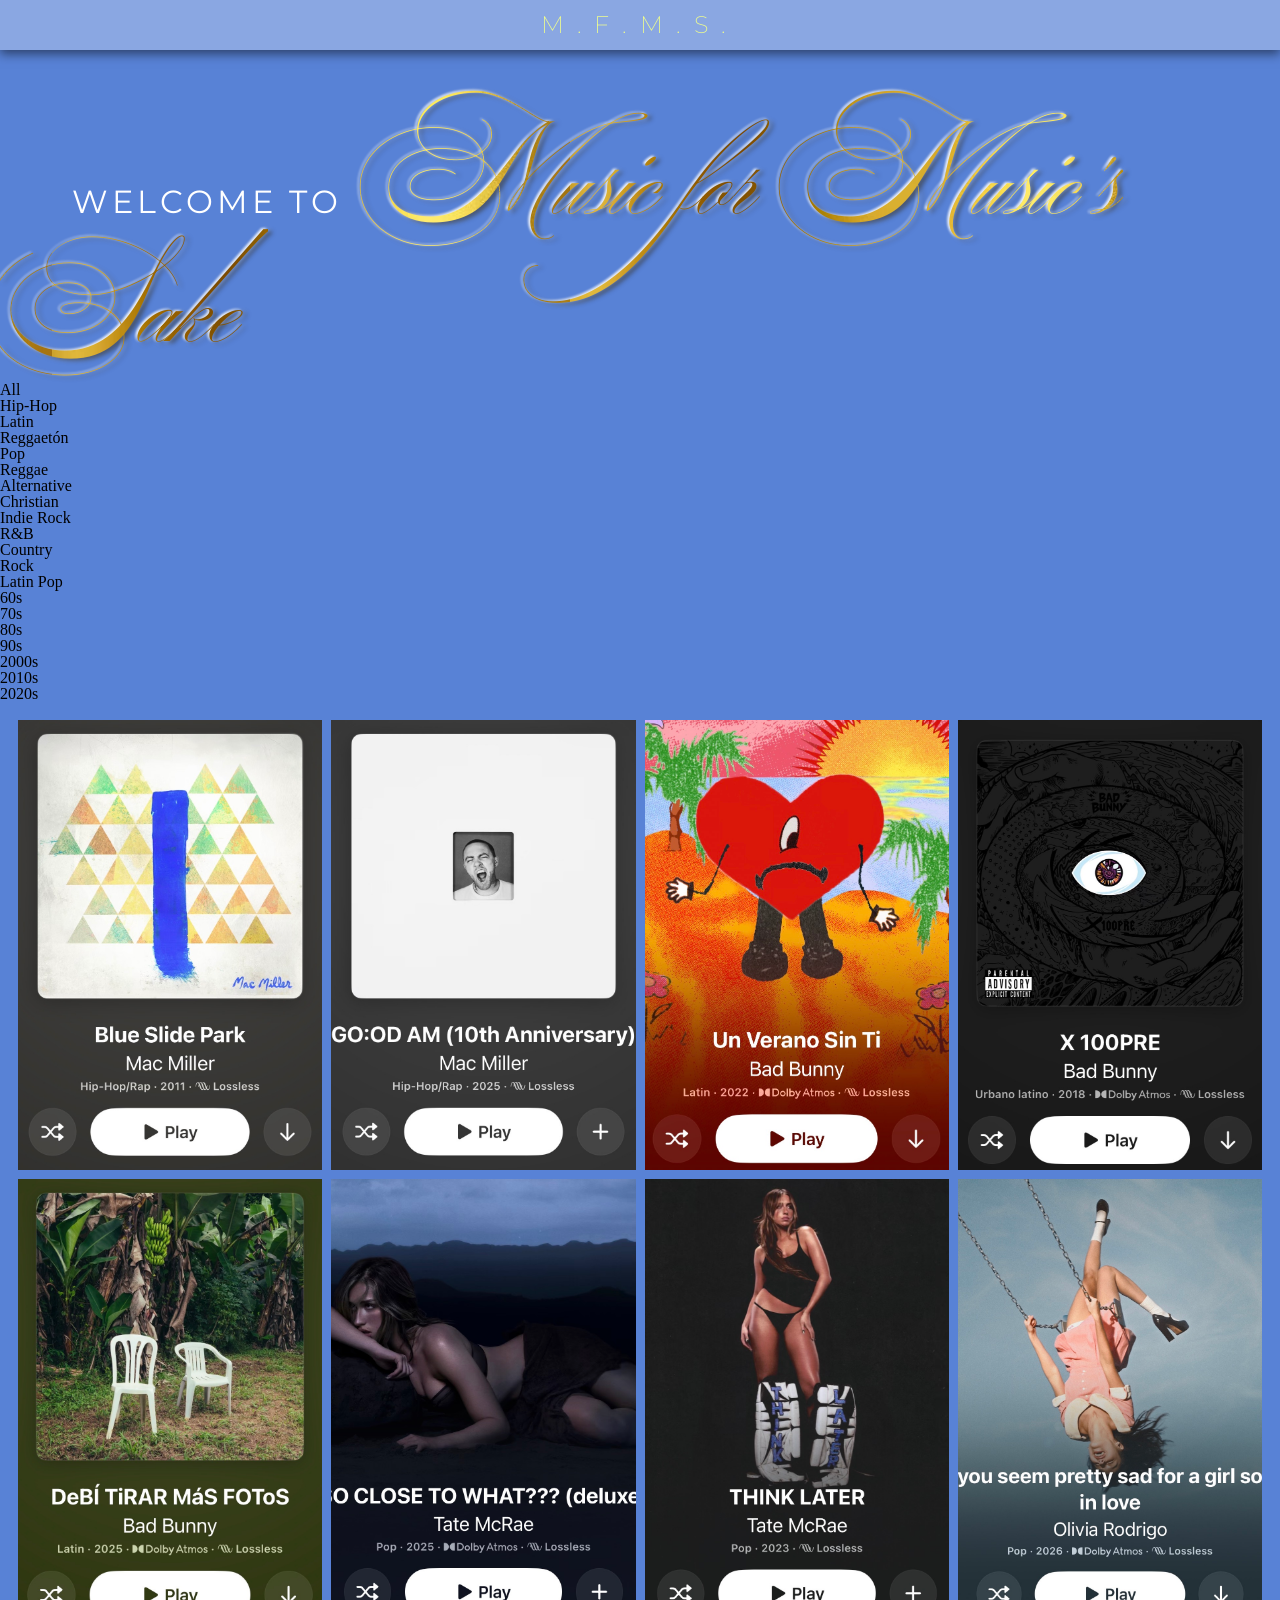
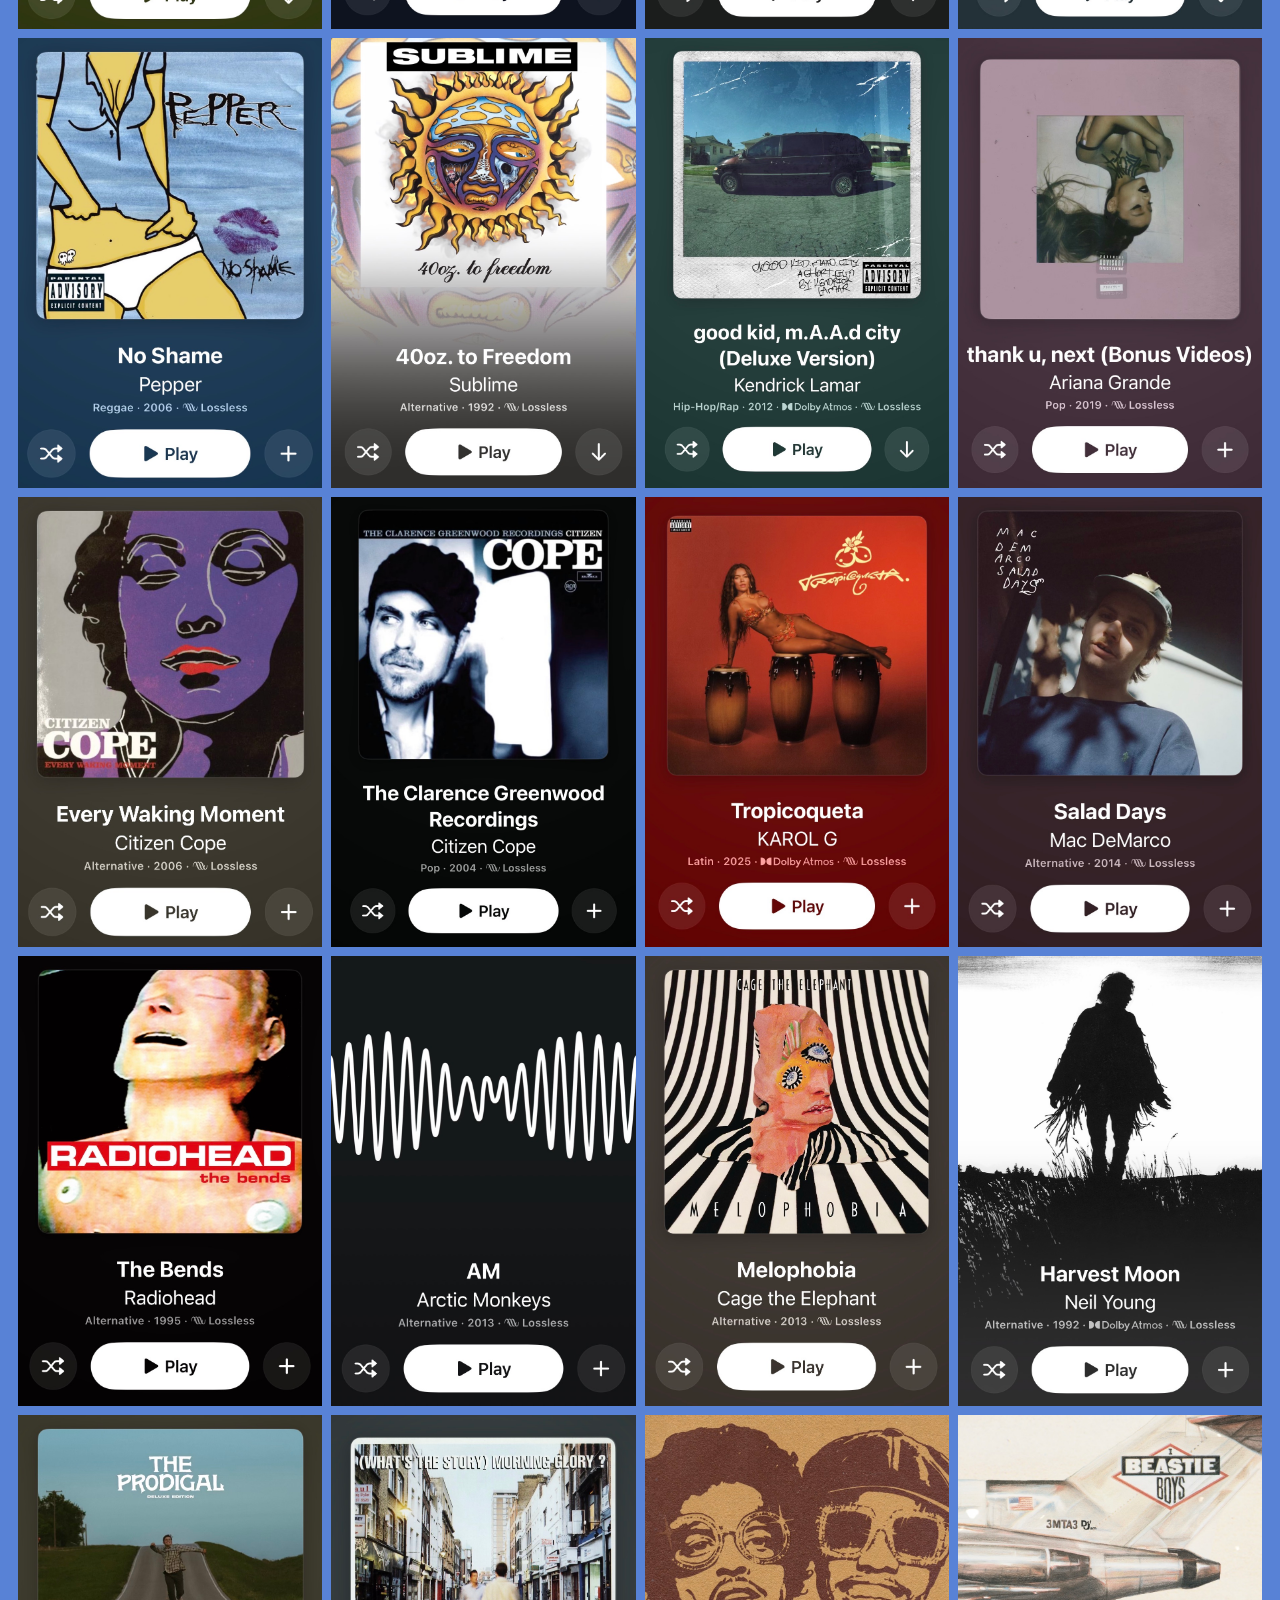
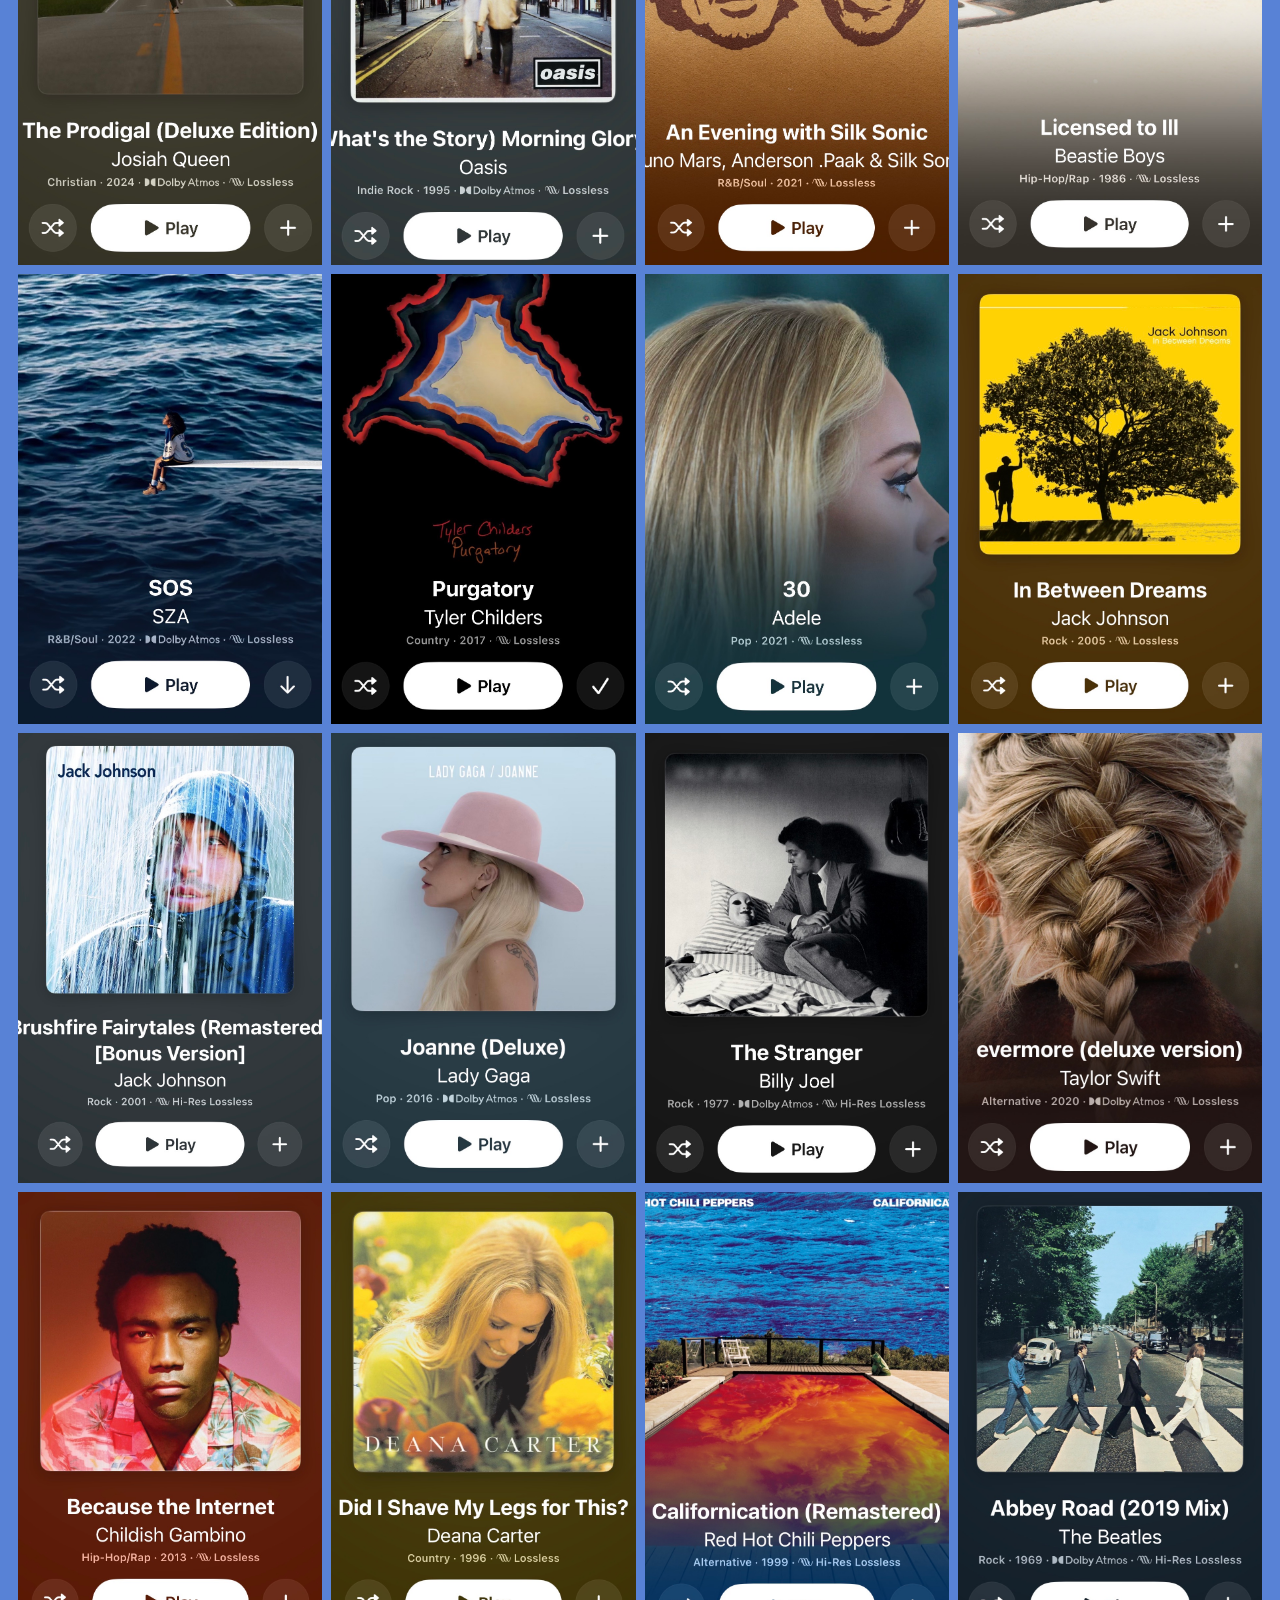
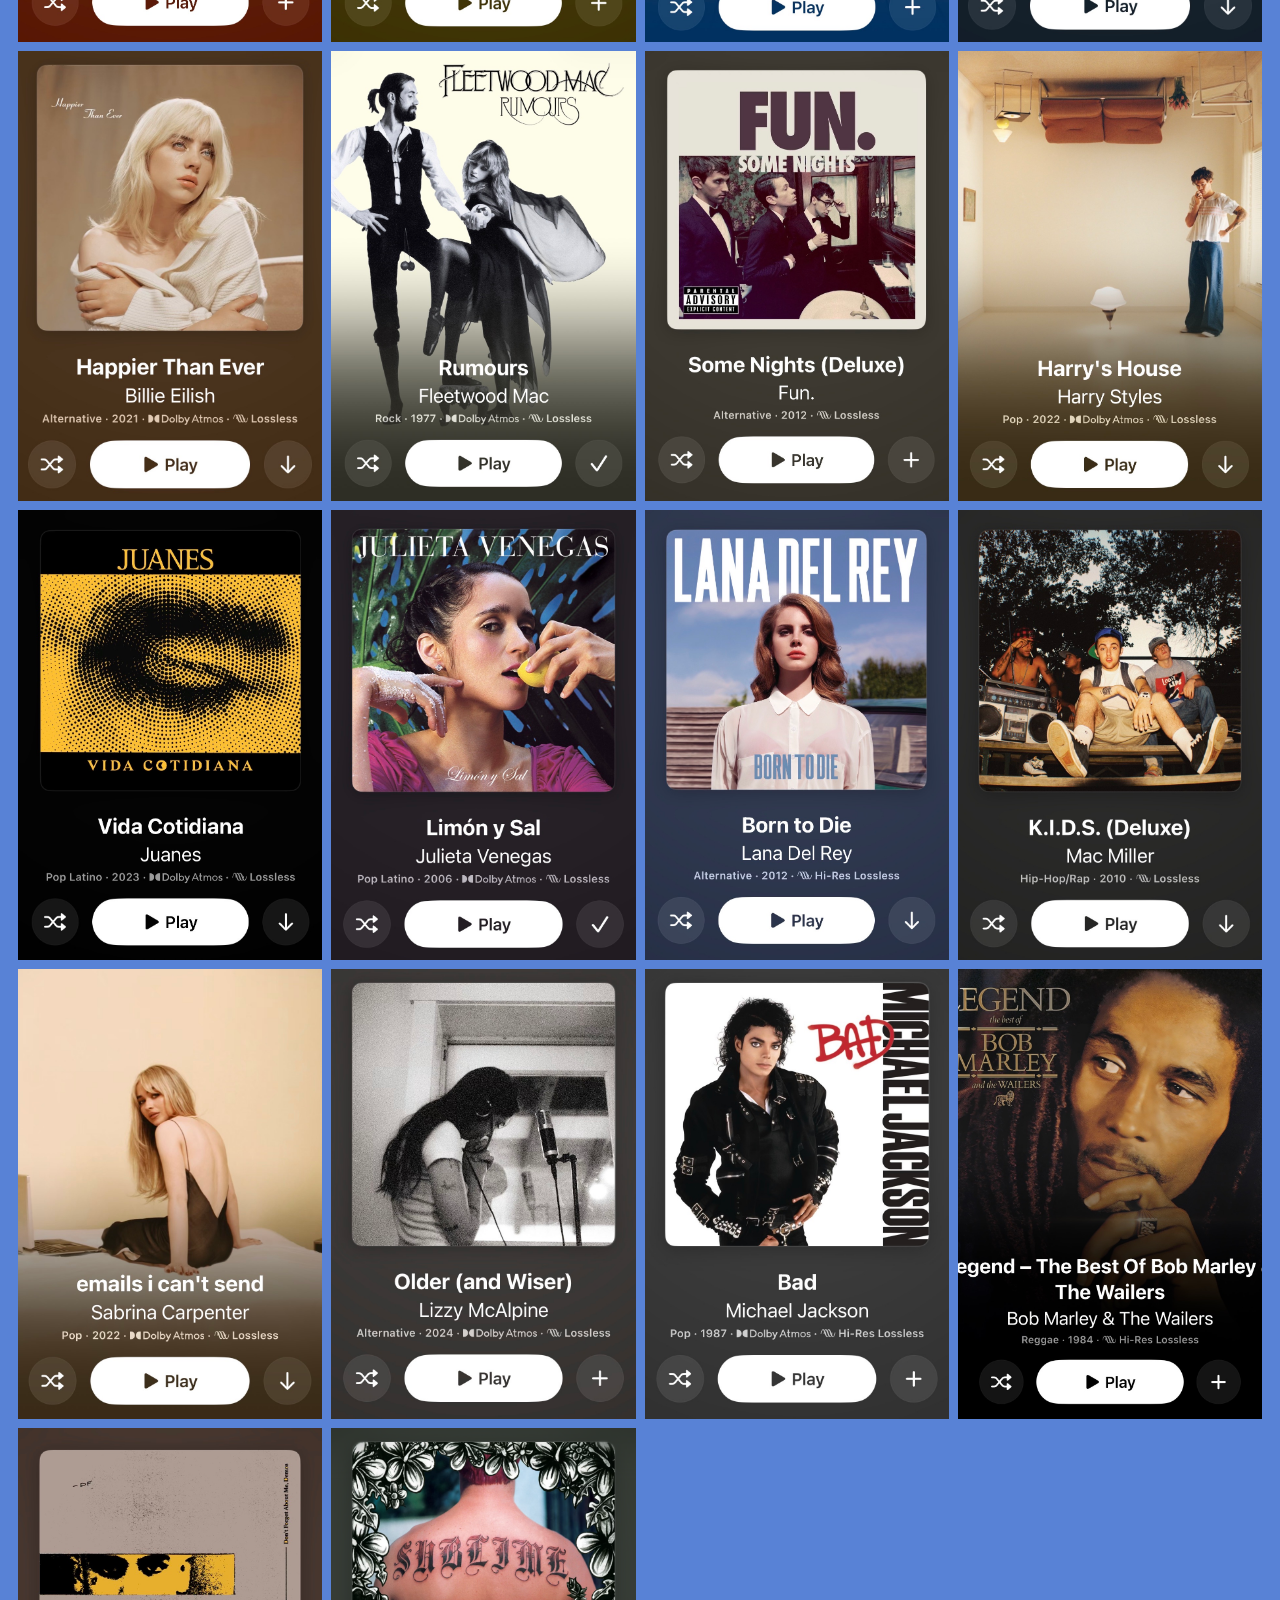
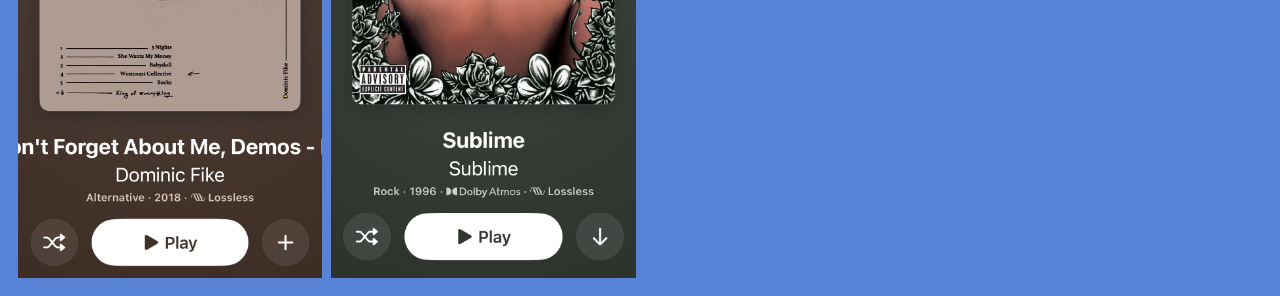
==== commit dd0f0e9e: "JS1" ====
--- a/home.html
+++ b/home.html
@@ -23,6 +23,29 @@
         <section class="main-title">
             <span class="main-title-h2">welcome to </span>
             <span class="main-title-h1">Music for Music's Sake</span>
+        </section>
+            <ul>
+                <li data-genre="all" class="filter genreFilter">All</li>
+                <li data-genre="hip-hop" class="filter genreFilter">Hip-Hop</li>
+                <li data-genre="latin" class="filter genreFilter">Latin</li>
+                <li data-genre="urbano_latino" class="filter genreFilter">Reggaetón</li>
+                <li data-genre="pop" class="filter genreFilter">Pop</li>
+                <li data-genre="reggae" class="filter genreFilter">Reggae</li>
+                <li data-genre="alternative" class="filter genreFilter">Alternative</li>
+                <li data-genre="christian" class="filter genreFilter">Christian</li>
+                <li data-genre="indie_rock" class="filter genreFilter">Indie Rock</li>
+                <li data-genre="r&b" class="filter genreFilter">R&B</li>
+                <li data-genre="country" class="filter genreFilter">Country</li>
+                <li data-genre="rock" class="filter genreFilter">Rock</li>
+                <li data-genre="pop_latino" class="filter genreFilter">Latin Pop</li>
+                <li data-decade="1969" class="filter decadeFilter">60s</li>
+                <li data-decade="1970" class="filter decadeFilter">70s</li>
+                <li data-decade="1980" class="filter decadeFilter">80s</li>
+                <li data-decade="1990" class="filter decadeFilter">90s</li>
+                <li data-decade="2000" class="filter decadeFilter">2000s</li>
+                <li data-decade="2010" class="filter decadeFilter">2010s</li>
+                <li data-decade="2020" class="filter decadeFilter">2020s</li>
+            </ul>
         </section>
         <section class="collection">
         <img src="images/IMG_0191.jpg">
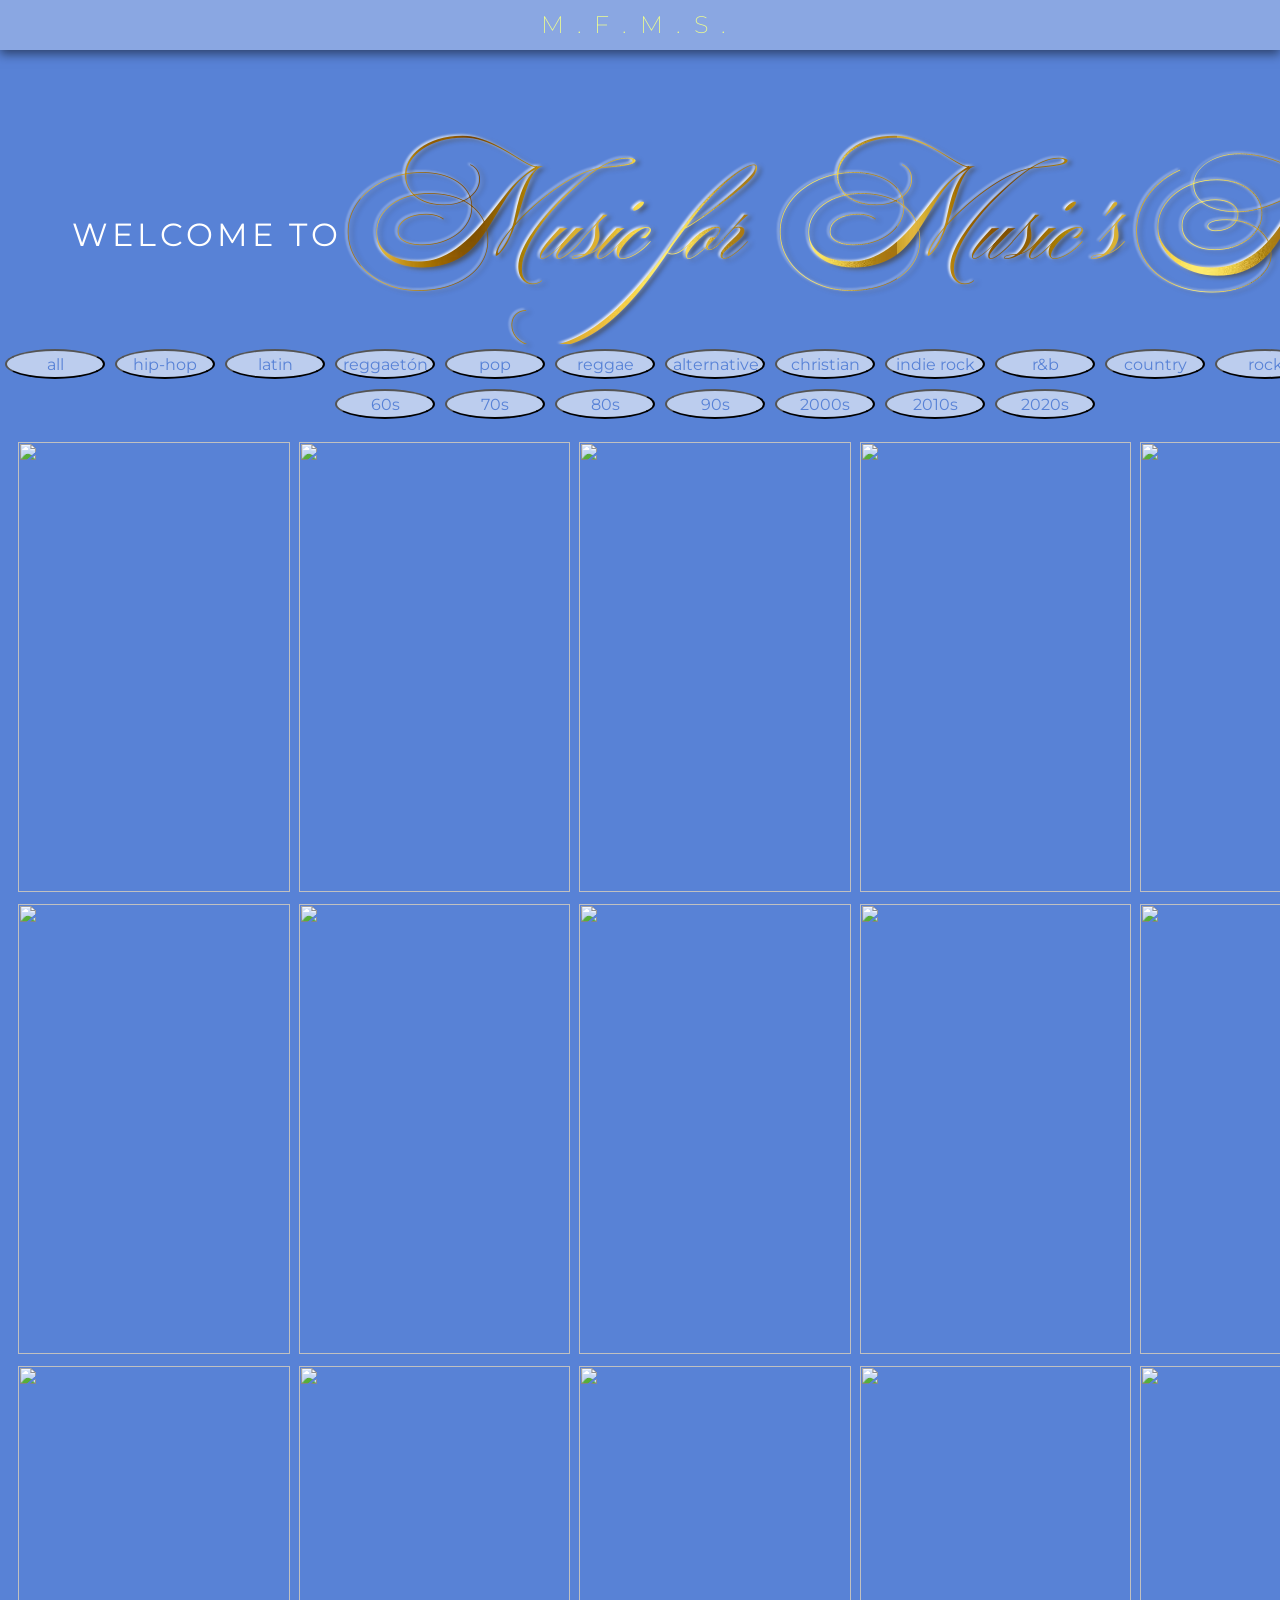
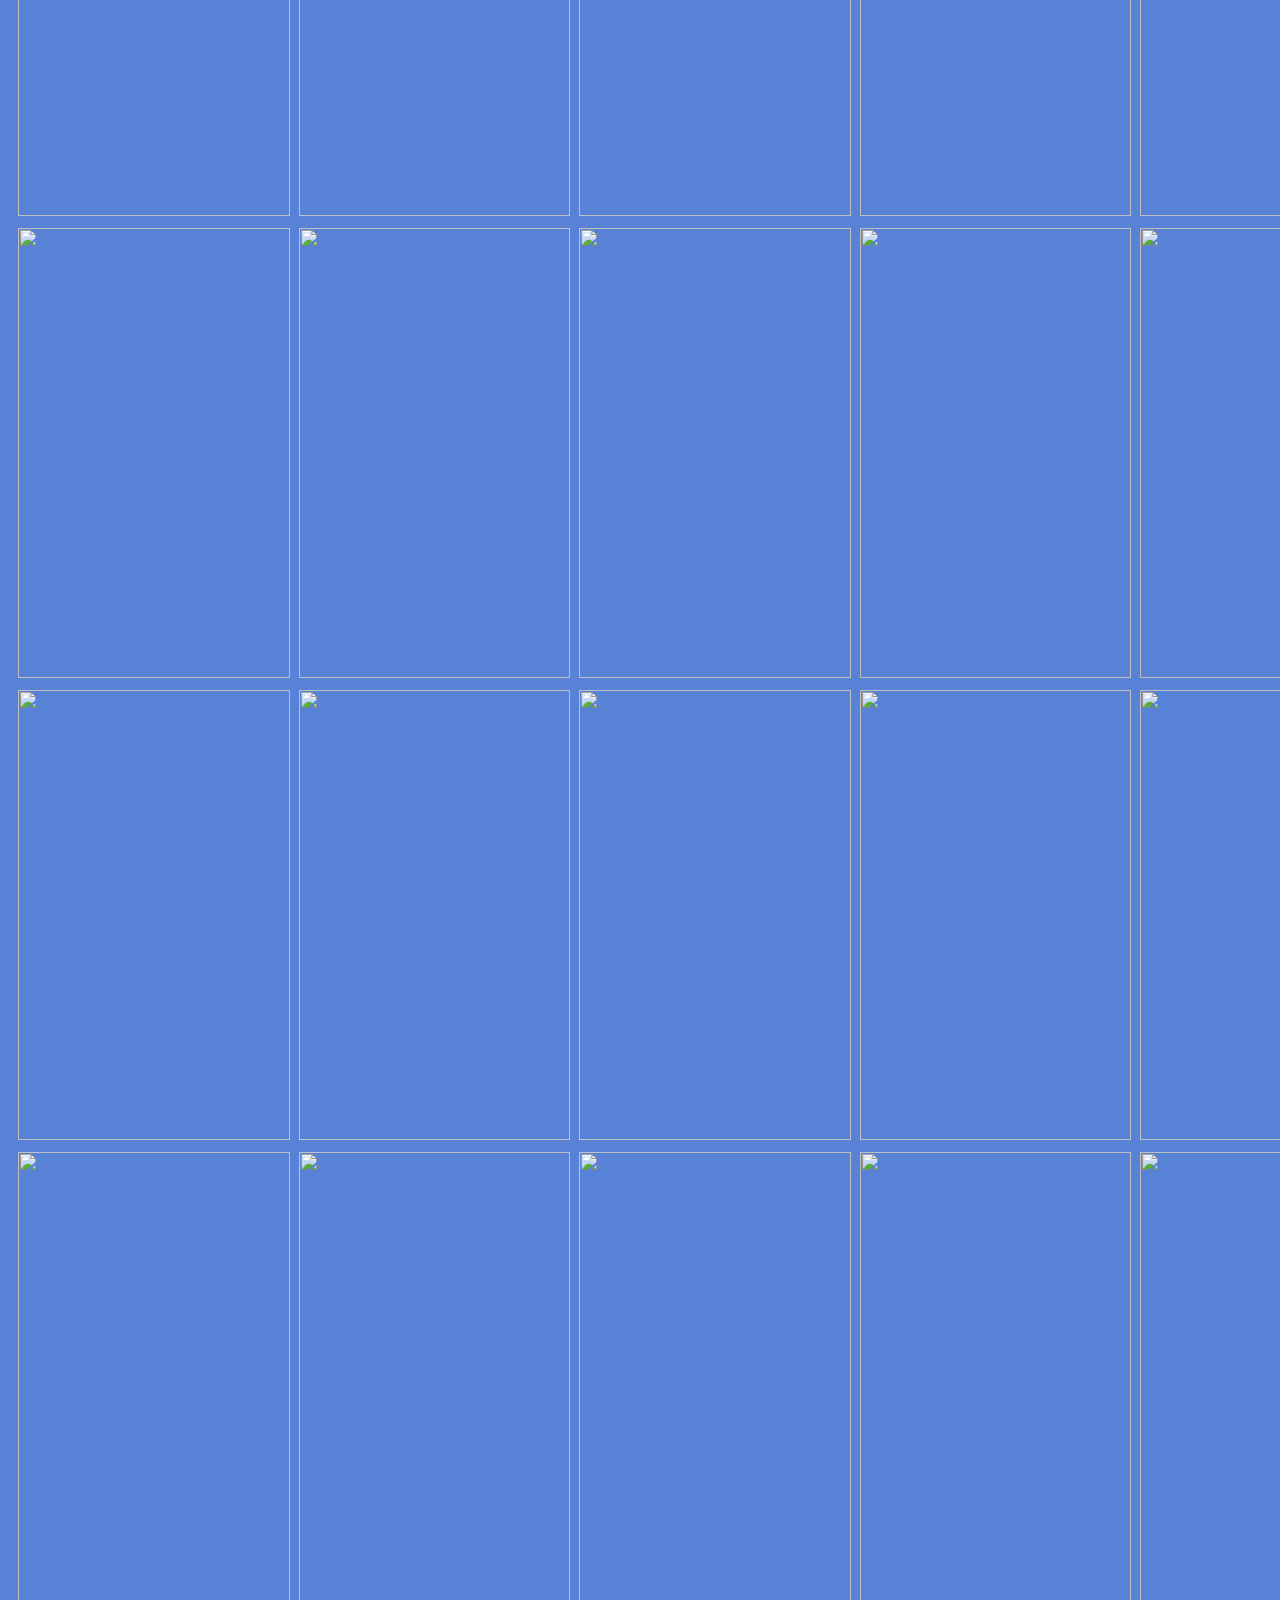
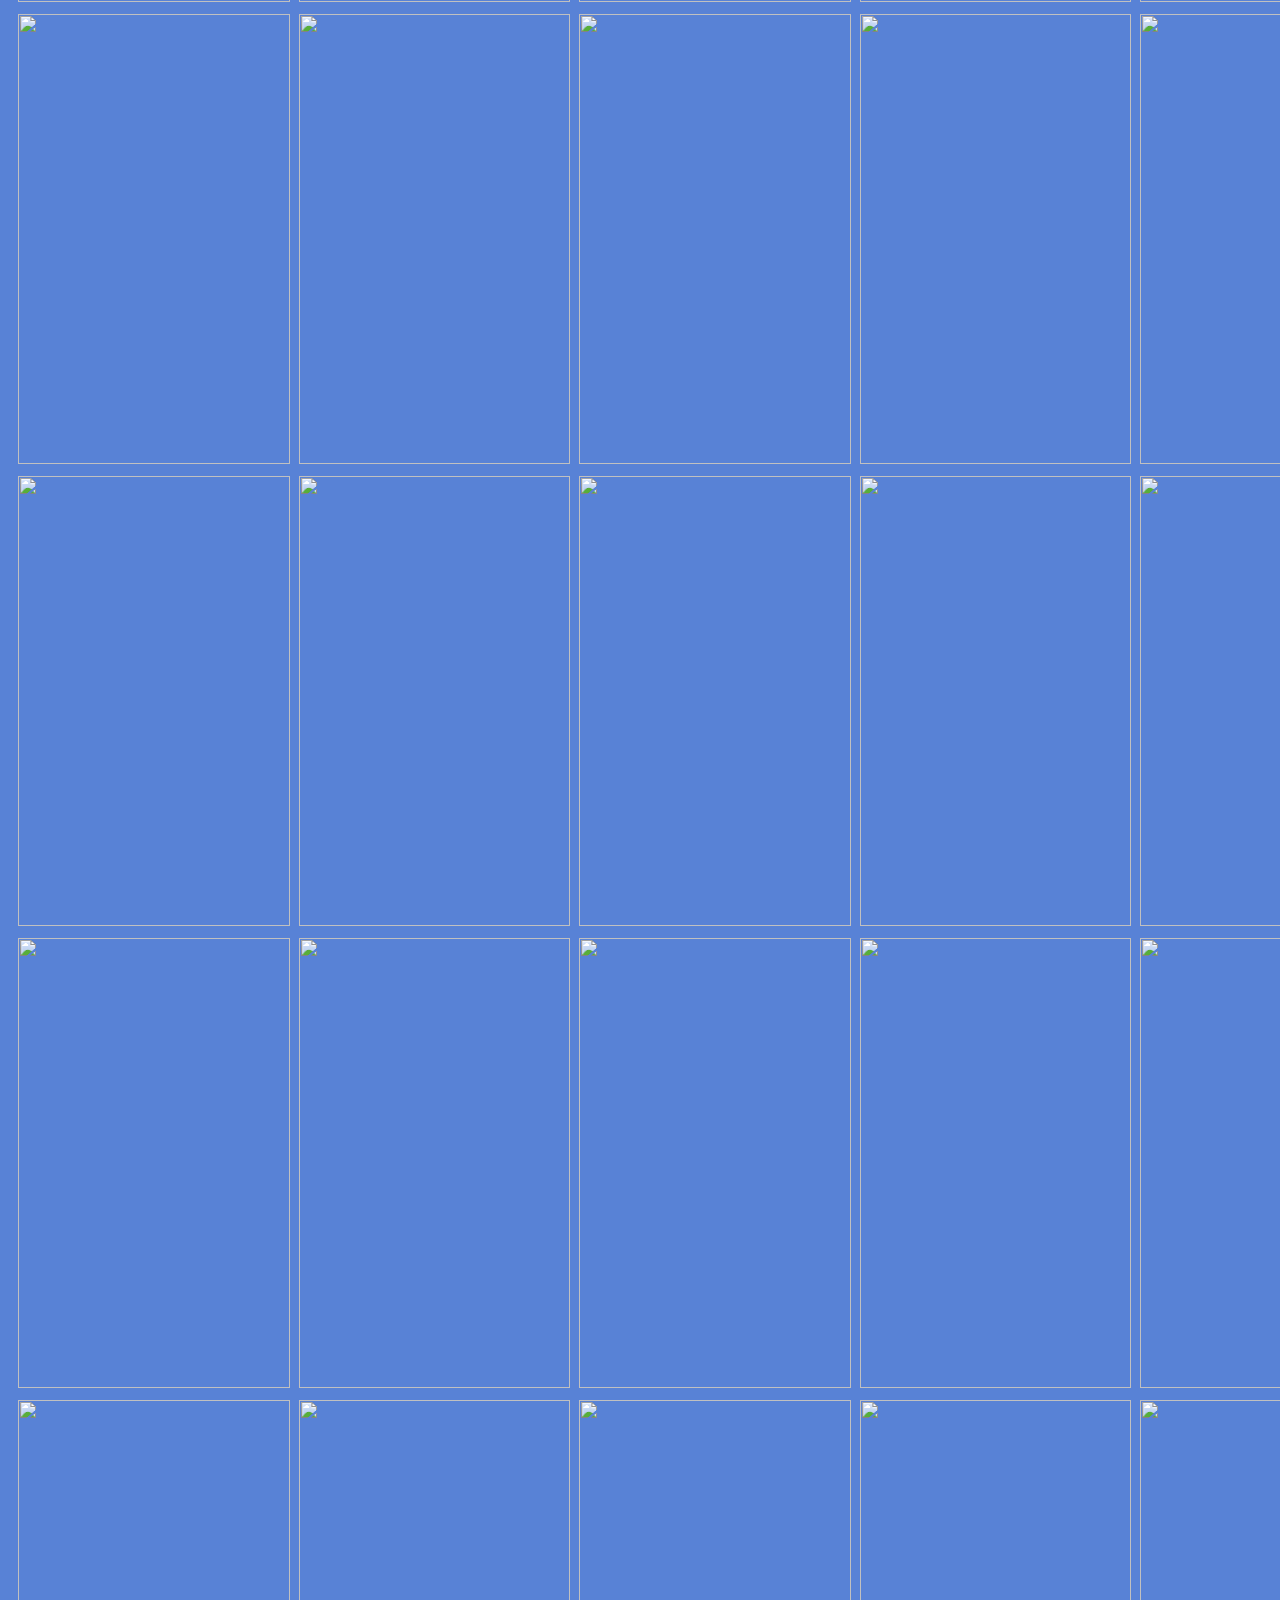
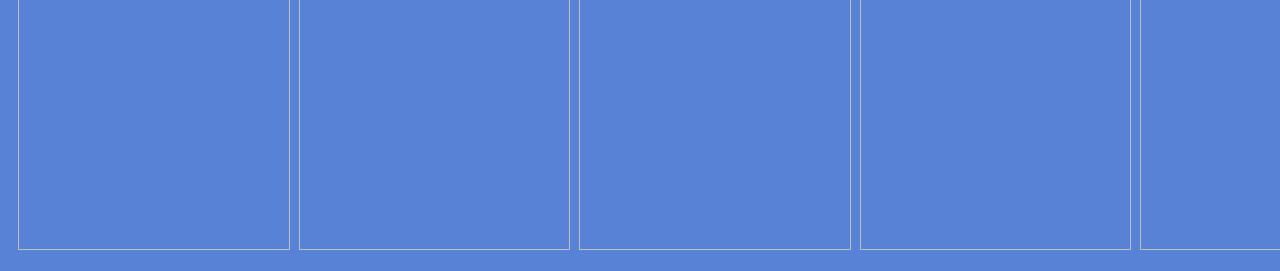
==== commit 96e67cfe: "merp" ====
--- a/home.html
+++ b/home.html
@@ -22,82 +22,35 @@
     </header>
         <section class="main-title">
             <span class="main-title-h2">welcome to </span>
-            <span class="main-title-h1">Music for Music's Sake</span>
+            <span class="main-title-h1">Music for</span>
+            <span class = "main-title-h1">Music's Sake</span>
         </section>
             <ul>
-                <li data-genre="all" class="filter genreFilter">All</li>
-                <li data-genre="hip-hop" class="filter genreFilter">Hip-Hop</li>
-                <li data-genre="latin" class="filter genreFilter">Latin</li>
-                <li data-genre="urbano_latino" class="filter genreFilter">Reggaetón</li>
-                <li data-genre="pop" class="filter genreFilter">Pop</li>
-                <li data-genre="reggae" class="filter genreFilter">Reggae</li>
-                <li data-genre="alternative" class="filter genreFilter">Alternative</li>
-                <li data-genre="christian" class="filter genreFilter">Christian</li>
-                <li data-genre="indie_rock" class="filter genreFilter">Indie Rock</li>
-                <li data-genre="r&b" class="filter genreFilter">R&B</li>
-                <li data-genre="country" class="filter genreFilter">Country</li>
-                <li data-genre="rock" class="filter genreFilter">Rock</li>
-                <li data-genre="pop_latino" class="filter genreFilter">Latin Pop</li>
-                <li data-decade="1969" class="filter decadeFilter">60s</li>
-                <li data-decade="1970" class="filter decadeFilter">70s</li>
-                <li data-decade="1980" class="filter decadeFilter">80s</li>
-                <li data-decade="1990" class="filter decadeFilter">90s</li>
-                <li data-decade="2000" class="filter decadeFilter">2000s</li>
-                <li data-decade="2010" class="filter decadeFilter">2010s</li>
-                <li data-decade="2020" class="filter decadeFilter">2020s</li>
+                <button data-genre="all" class="filter genreFilter">All</button>
+                <button data-genre="hip-hop" class="filter genreFilter">Hip-Hop</button>
+                <button data-genre="latin" class="filter genreFilter">Latin</button>
+                <button data-genre="urbano_latino" class="filter genreFilter">Reggaetón</button>
+                <button data-genre="pop" class="filter genreFilter">Pop</button>
+                <button data-genre="reggae" class="filter genreFilter">Reggae</button>
+                <button data-genre="alternative" class="filter genreFilter">Alternative</button>
+                <button data-genre="christian" class="filter genreFilter">Christian</button>
+                <button data-genre="indie_rock" class="filter genreFilter">Indie Rock</button>
+                <button data-genre="r&b" class="filter genreFilter">R&B</button>
+                <button data-genre="country" class="filter genreFilter">Country</button>
+                <button data-genre="rock" class="filter genreFilter">Rock</button>
+                <button data-genre="pop_latino" class="filter genreFilter">Latin Pop</button>
+            </ul>
+            <ul>
+                <button data-decade="1960" class="filter decadeFilter">60s</button>
+                <button data-decade="1970" class="filter decadeFilter">70s</button>
+                <button data-decade="1980" class="filter decadeFilter">80s</button>
+                <button data-decade="1990" class="filter decadeFilter">90s</button>
+                <button data-decade="2000" class="filter decadeFilter">2000s</button>
+                <button data-decade="2010" class="filter decadeFilter">2010s</button>
+                <button data-decade="2020" class="filter decadeFilter">2020s</button>
             </ul>
         </section>
         <section class="collection">
-        <img src="images/IMG_0191.jpg">
-        <img src="images/IMG_0192.jpg">
-        <img src="images/IMG_0193.jpg">
-        <img src="images/IMG_0195.jpg">
-        <img src="images/IMG_0194.jpg">
-        <img src="images/IMG_0196.jpg">
-        <img src="images/IMG_0197.jpg">
-        <img src="images/IMG_0198.jpg">
-        <img src="images/IMG_0199.jpg">
-        <img src="images/IMG_0200.jpg">
-        <img src="images/IMG_0201.jpg">
-        <img src="images/IMG_0202.jpg">
-        <img src="images/IMG_0203.jpg">
-        <img src="images/IMG_0204.jpg">
-        <img src="images/IMG_0205.jpg">
-        <img src="images/IMG_0206.jpg">
-        <img src="images/IMG_0207.jpg">
-        <img src="images/IMG_0208.jpg">
-        <img src="images/IMG_0209.jpg">
-        <img src="images/IMG_0210.jpg">
-        <img src="images/IMG_0211.jpg">
-        <img src="images/IMG_0212.jpg">
-        <img src="images/IMG_0213.jpg">
-        <img src="images/IMG_0214.jpg">
-        <img src="images/IMG_0215.jpg">
-        <img src="images/IMG_0216.jpg">
-        <img src="images/IMG_0217.jpg">
-        <img src="images/IMG_0218.jpg">
-        <img src="images/IMG_0219.jpg">
-        <img src="images/IMG_0220.jpg">
-        <img src="images/IMG_0221.jpg">
-        <img src="images/IMG_0222.jpg">
-        <img src="images/IMG_0223.jpg">
-        <img src="images/IMG_0224.jpg">
-        <img src="images/IMG_0225.jpg">
-        <img src="images/IMG_0226.jpg">
-        <img src="images/IMG_0227.jpg">
-        <img src="images/IMG_0228.jpg">
-        <img src="images/IMG_0229.jpg">
-        <img src="images/IMG_0230.jpg">
-        <img src="images/IMG_0231.jpg">
-        <img src="images/IMG_0232.jpg">
-        <img src="images/IMG_0233.jpg">
-        <img src="images/IMG_0234.jpg">
-        <img src="images/IMG_0235.jpg">
-        <img src="images/IMG_0243.jpg">
-        <img src="images/IMG_0244.jpg">
-        <img src="images/IMG_0251.jpg">
-        <img src="images/IMG_0252.jpg">
-        <img src="images/Sublime.png">
         </section>
 <script src="script.js"></script>
 </body>
--- a/style.css
+++ b/style.css
@@ -49,10 +49,6 @@
     text-align: center;
     font-size: 1.5rem;
     padding: 1vw
-}
-h3:hover {
-    color: rgb(122, 134, 34);
-    font-weight: 400;
 }
 .button1container {
     display: flex;
@@ -138,6 +134,8 @@
 }
 .main-title {
     padding-top: 14vh;
+    display: flex;
+    align-items: center;
 }
 @media screen and (max-width: 720px) {
 .collection {
@@ -164,4 +162,25 @@
     font-size: clamp(1rem, 0.75rem + 2vw, 3rem);
     padding-bottom: 15vh;
 }
-}+}
+button {
+    font-family: var(--secondary-font-family);
+    color: var(--secondary-color);
+    text-transform: lowercase;
+    background-color: rgba(255, 255, 255, 0.6);
+    border-radius: 100%;
+    width: 100px;
+    height: 30px;
+    margin: 5px;
+    font-size: 1rem;
+}
+button:hover {
+    background-color: rgb(255, 255, 255);
+    width: 105px;
+    height: 35px;
+}
+ul {
+    display:flex;
+    align-items: center;
+    justify-content: center;
+}
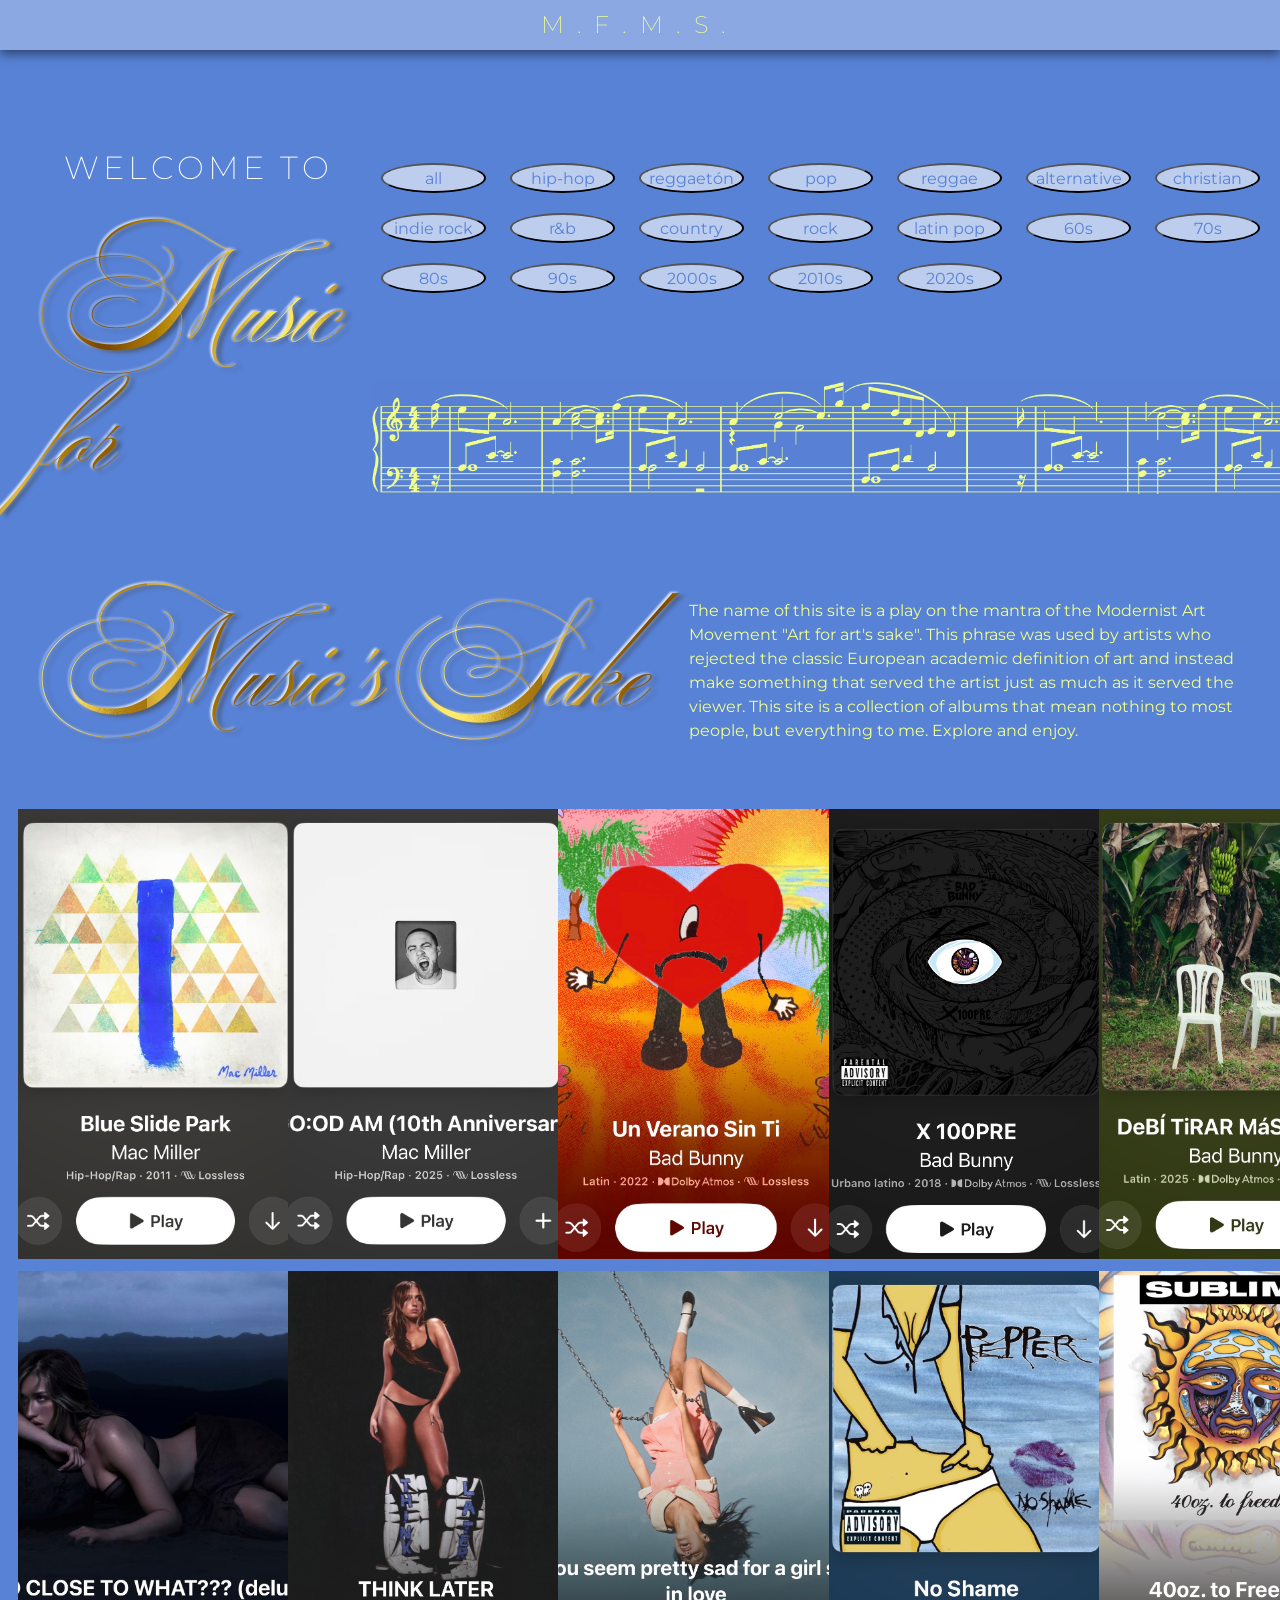
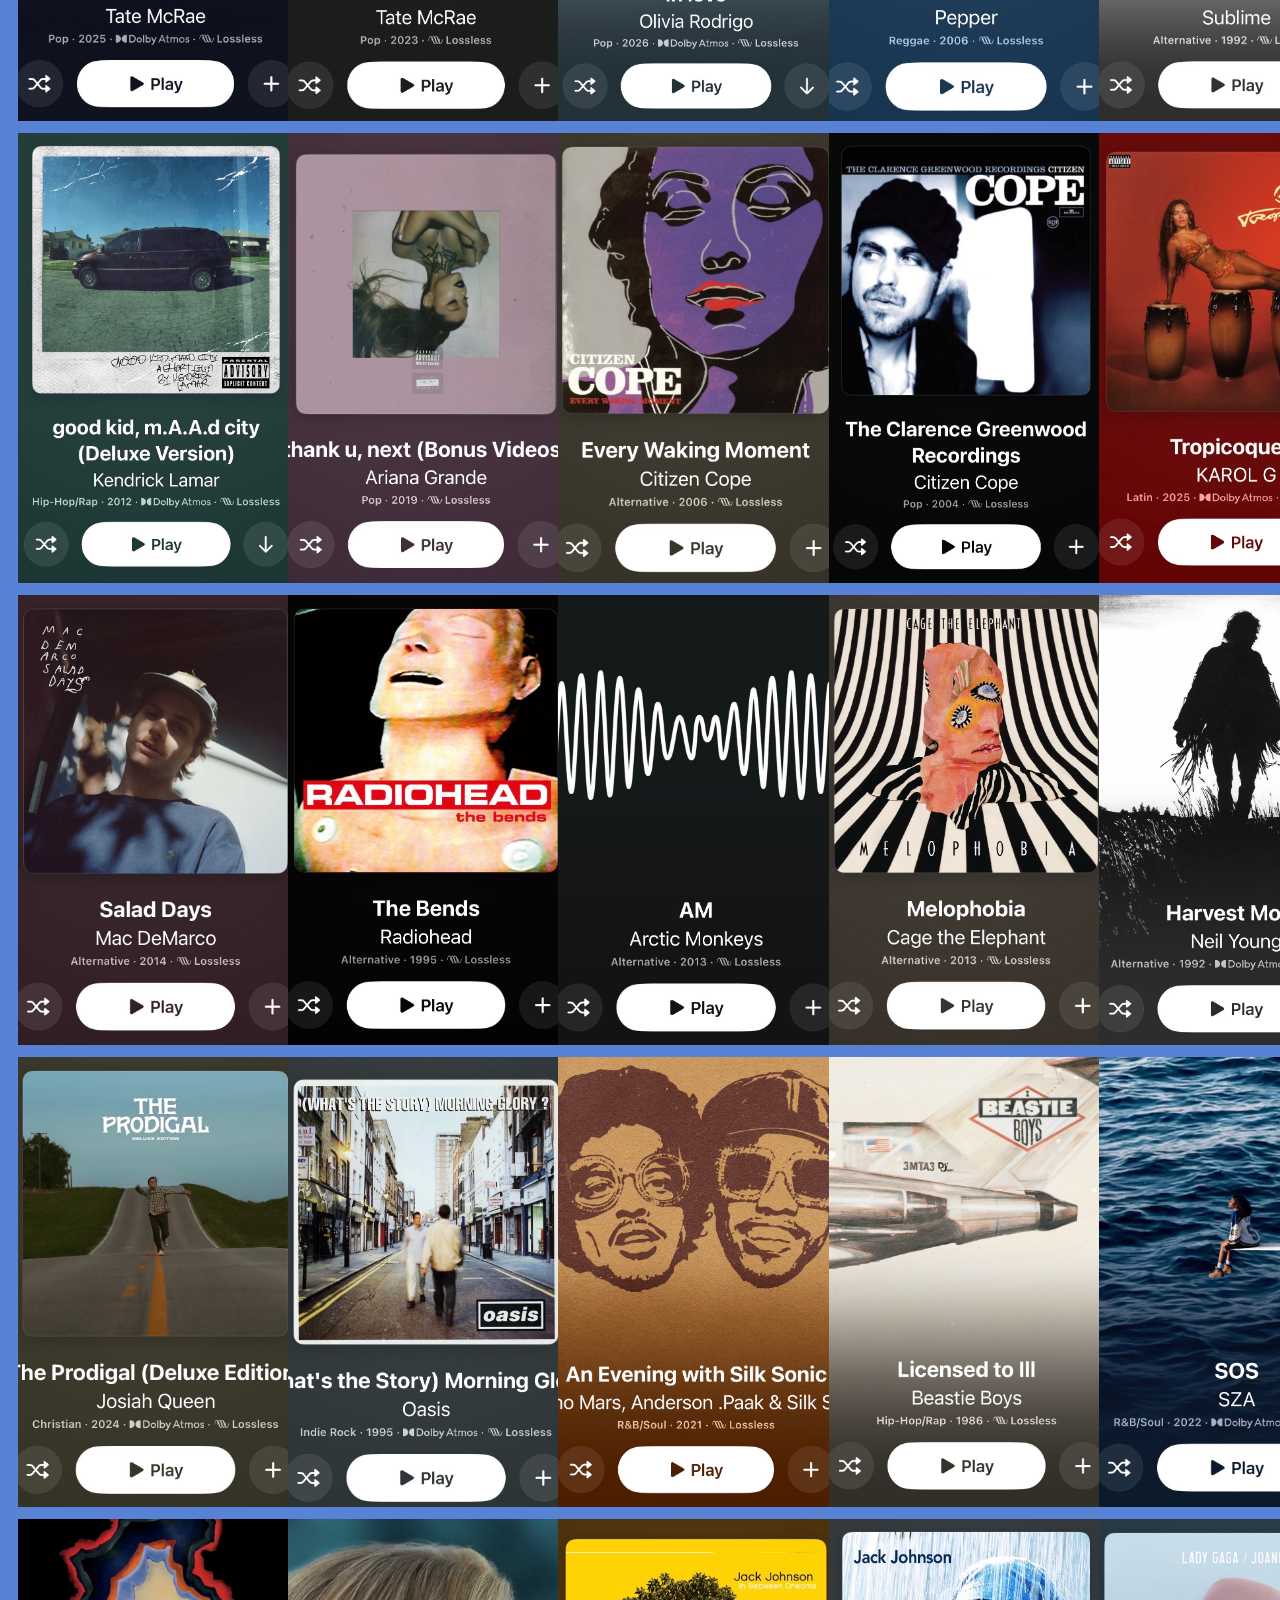
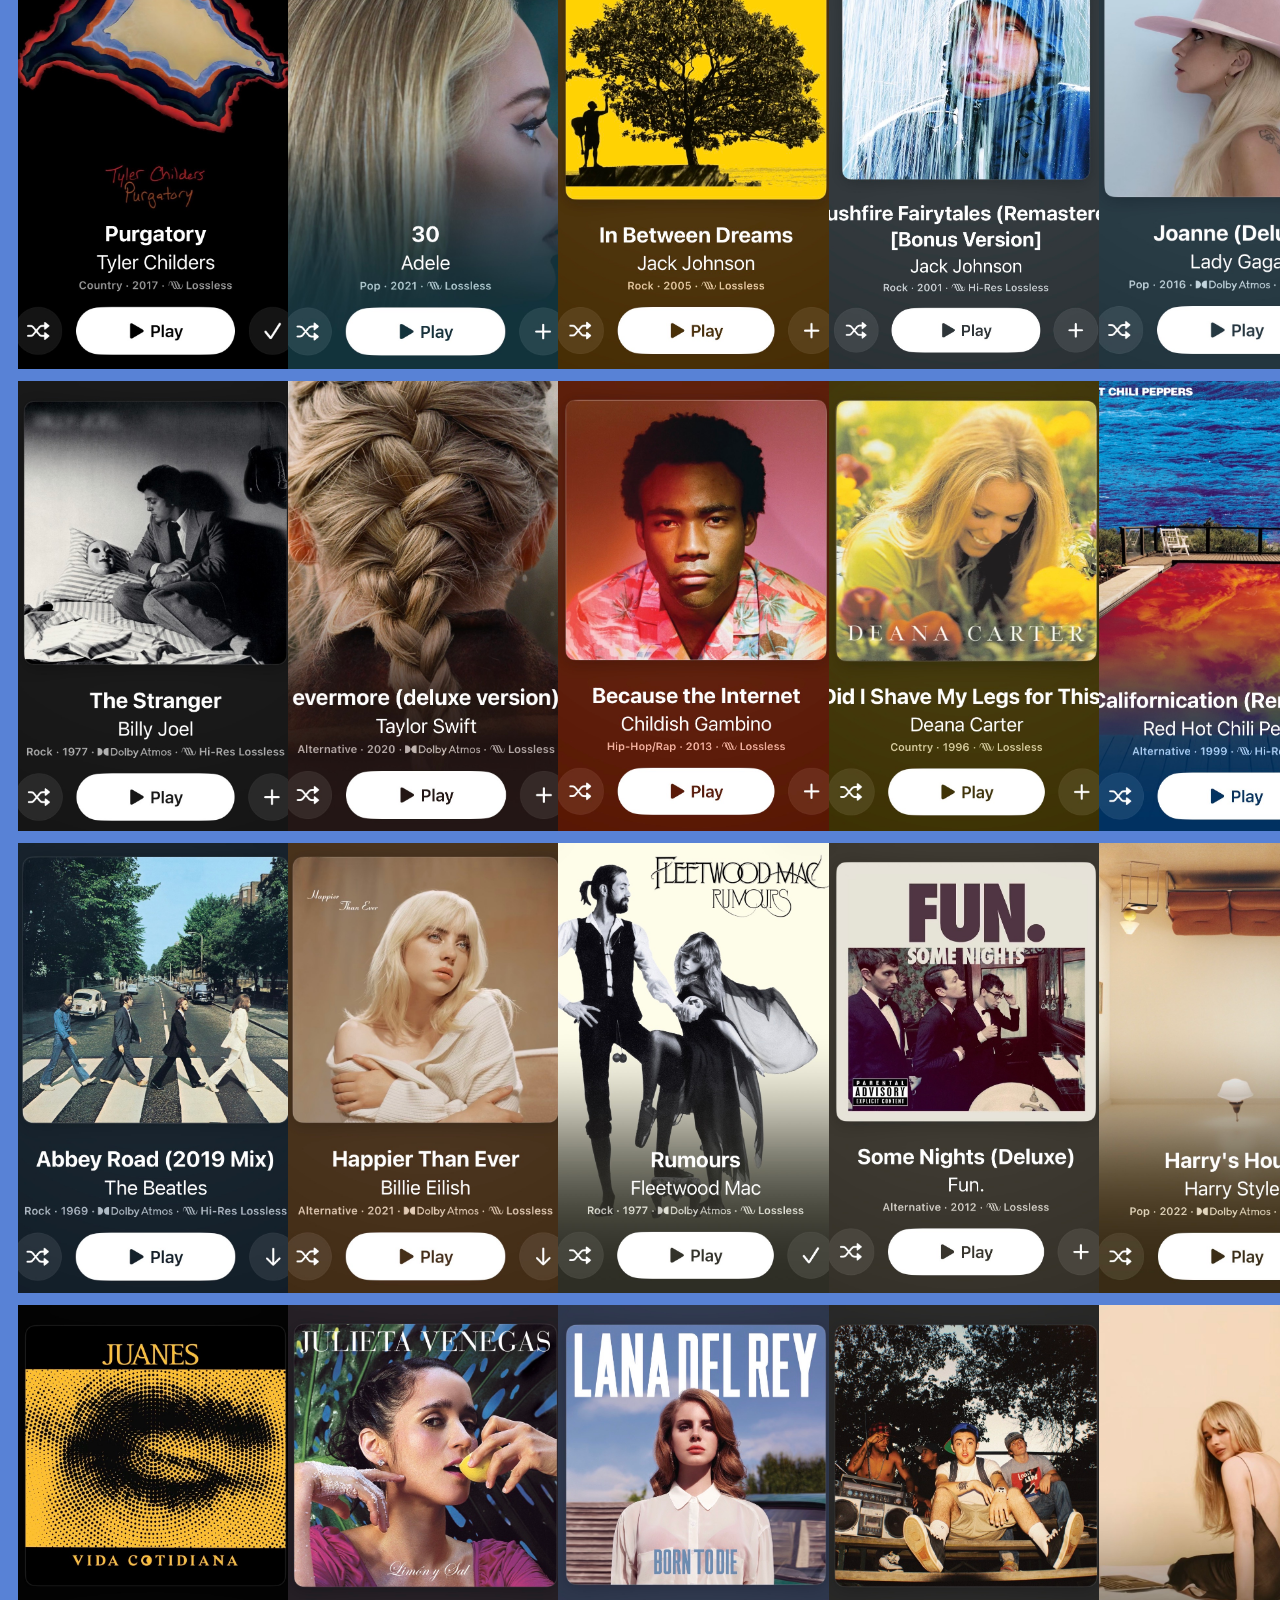
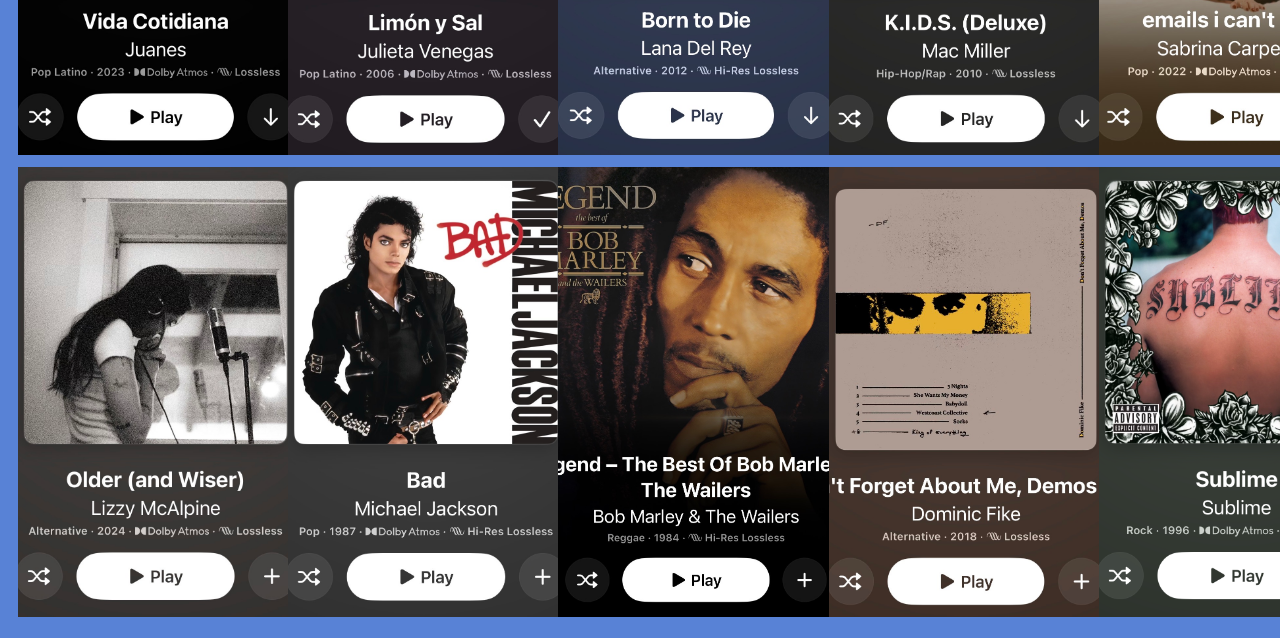
==== commit 83e316ef: "YAY" ====
--- a/home.html
+++ b/home.html
@@ -20,16 +20,16 @@
     <header class="main-header">
         <h3>M.F.M.S.</h3>
     </header>
+    <main>
         <section class="main-title">
-            <span class="main-title-h2">welcome to </span>
-            <span class="main-title-h1">Music for</span>
-            <span class = "main-title-h1">Music's Sake</span>
+            <h2 class="main-title-h2">welcome to </h2>
+            <h1 class="main-title-h1">Music for</h1>
         </section>
+        <section class="filter-buttons">
             <ul>
                 <button data-genre="all" class="filter genreFilter">All</button>
                 <button data-genre="hip-hop" class="filter genreFilter">Hip-Hop</button>
-                <button data-genre="latin" class="filter genreFilter">Latin</button>
-                <button data-genre="urbano_latino" class="filter genreFilter">Reggaetón</button>
+                <button data-genre="latin" class="filter genreFilter">Reggaetón</button>
                 <button data-genre="pop" class="filter genreFilter">Pop</button>
                 <button data-genre="reggae" class="filter genreFilter">Reggae</button>
                 <button data-genre="alternative" class="filter genreFilter">Alternative</button>
@@ -39,8 +39,6 @@
                 <button data-genre="country" class="filter genreFilter">Country</button>
                 <button data-genre="rock" class="filter genreFilter">Rock</button>
                 <button data-genre="pop_latino" class="filter genreFilter">Latin Pop</button>
-            </ul>
-            <ul>
                 <button data-decade="1960" class="filter decadeFilter">60s</button>
                 <button data-decade="1970" class="filter decadeFilter">70s</button>
                 <button data-decade="1980" class="filter decadeFilter">80s</button>
@@ -49,6 +47,12 @@
                 <button data-decade="2010" class="filter decadeFilter">2010s</button>
                 <button data-decade="2020" class="filter decadeFilter">2020s</button>
             </ul>
+            <img id= "Vesper-IMG" src="images/Vesper.jpg" alt="Vesper Sheet Music">
+        </section>
+        </main>
+        <section class = "stack"> 
+            <h1 id="second-row">Music's Sake</h1>
+            <p id="blurb"> The name of this site is a play on the mantra of the Modernist Art Movement "Art for art's sake". This phrase was used by artists who rejected the classic European academic definition of art and instead make something that served the artist just as much as it served the viewer. This site is a collection of albums that mean nothing to most people, but everything to me. Explore and enjoy.</p>
         </section>
         <section class="collection">
         </section>
--- a/style.css
+++ b/style.css
@@ -5,7 +5,15 @@
     --primary-font-family: ballet, cursive;
     --secondary-font-family: montserrat, sans-serif;
 }
-
+body {
+  opacity: 0;
+  transform: translateY(12px);
+  transition: opacity 0.4s ease-out, transform 0.4s ease-out;
+}
+body.loaded {
+  opacity: 1;
+  transform: translateY(0);
+}
 html {
     font-size: 16px;
     margin: 0;
@@ -13,13 +21,15 @@
     min-height: 100vh;
     width: 100%;
 }
+p {
+    font-family: var(--secondary-font-family);
+    color: var(--primary-color);
+    line-height: 1.5;
+}
 h1 {
     font-family: Ballet, cursive;
     font-size: 8rem;
     font-weight:400;
-    align-self: center;
-    justify-self: center;
-    text-align: center;
     background-image: url(images/gold.jpeg);
     background-size: contain;
     background-position: center;
@@ -36,9 +46,6 @@
     font-size: 2rem;
     text-transform: uppercase;
     color: white;
-    align-self: center;
-    justify-self: center;
-    text-align: center;
     padding: 2vw
 }
 h3 {
@@ -50,34 +57,54 @@
     font-size: 1.5rem;
     padding: 1vw
 }
-.button1container {
+#button1container {
     display: flex;
     align-items: center;
     justify-content: center;
     padding-top: 35vh;
 }
-.button1 {
+#button1 {
     background-color: rgb(255, 255, 255, 0.5);
     align-items: center;
     justify-content: center;
     font-family: var(--primary-font-family);
     font-size: 3rem;
-    padding: 2vh
-}
-.button1:hover {
+    padding: 2vh;
+    color:rgb(0, 0, 0);
+    border-radius: 0%;
+    width: 400px;
+    height: 120px;
+    text-transform: none;
+}
+#button1:hover {
     background-color: rgb(255, 255, 255, 0.9);
     box-shadow: 0px 4px 10px rgba(0, 0, 0, 0.5);
     cursor: pointer;
 }
-.body1::before {
+#body1::before {
     content: "";
     position: absolute;
     inset: 0;
     z-index: -1;
+    width: 100vw;
+    height: 100dvh;
+    opacity: 0.5;
     background-image: url(images/Records.jpg);
+    background-repeat: repeat-y;
     background-size: cover;
-    opacity: 0.5;
-}
+    animation: scrollBackground 20s linear infinite;
+    
+}
+
+@keyframes scrollBackground {
+  from {
+    background-position: 0 0;
+  }
+  to {
+    background-position: 0 1000px; 
+  }
+}
+
 .collections-page {
     background-color: var(--secondary-color);
     display: grid
@@ -86,10 +113,10 @@
     display: grid;
     grid-template-columns: repeat(auto-fit, minmax(250px, 1fr));
     gap: 1vh;
-    margin: 2vh
+    margin: 2vh;
 }
 .collection img {
-    width: 100%;
+    width: 275px;
     height: 50vh;
     object-fit: cover;
     border: 1vw;
@@ -108,9 +135,6 @@
     font-family: Ballet, cursive;
     font-size: 8rem;
     font-weight:400;
-    align-self: center;
-    justify-self: center;
-    text-align: center;
     background-image: url(images/gold.jpeg);
     background-size: contain;
     background-position: center;
@@ -119,10 +143,10 @@
     color: transparent;
     -webkit-text-fill-color: transparent;
     filter: drop-shadow(4px 2px 2px rgba(0, 0, 0, 0.5)) drop-shadow(-2px -1px 1px rgba(255, 255, 255, 0.9));
-    padding-top: 5vh;
-    padding-bottom: 5vh;
+    padding-bottom: 7vh;
     padding-right: 3vh;
-    padding-left: 1vh;
+    padding-left: 5vh;
+    text-align: left;
 }
 .main-title-h2 {
     font-family: var(--secondary-font-family);
@@ -130,38 +154,13 @@
     text-transform: uppercase;
     color: white;
     letter-spacing: 3pt;
-    padding-left: 8vh;
+    font-weight: 200;
+    text-align: left;
+    padding-left: 5vw;
 }
 .main-title {
     padding-top: 14vh;
-    display: flex;
-    align-items: center;
-}
-@media screen and (max-width: 720px) {
-.collection {
-    display:grid;
-    grid-template-columns: 1fr;
-    justify-content: center;
-    }
-.collection img {
-    height: 70vh;
-    width: 50vw
-}
-.collection img:hover {
-    height:72vh;
-}
-.main-title {
-    text-align: center;
-    padding: 6vh;
-}
-.main-title-h1 {
-    font-size: clamp(5rem, 1rem + 3vw ,8rem);
-    filter: drop-shadow(4px 2px 2px rgba(0, 0, 0, 0.5)) drop-shadow(-1px -0.5px 0.5px rgba(255, 255, 255, 0.9));
-}
-.main-title-h2 {
-    font-size: clamp(1rem, 0.75rem + 2vw, 3rem);
-    padding-bottom: 15vh;
-}
+    grid-area: section1;
 }
 button {
     font-family: var(--secondary-font-family);
@@ -169,18 +168,54 @@
     text-transform: lowercase;
     background-color: rgba(255, 255, 255, 0.6);
     border-radius: 100%;
-    width: 100px;
+    width: 105px;
     height: 30px;
-    margin: 5px;
+    margin: 10px;
     font-size: 1rem;
 }
 button:hover {
     background-color: rgb(255, 255, 255);
     width: 105px;
-    height: 35px;
-}
-ul {
-    display:flex;
-    align-items: center;
-    justify-content: center;
-}
+    height: 32px;
+}
+main {
+    display: grid;
+    grid-template-columns: .5fr 1fr;
+    grid-template-areas: "section1 section2";
+}
+.filter-buttons {
+    display: grid;
+    padding-top: 17vh;
+    grid-area: section2;
+}
+.stack {
+    display: grid;
+    grid-template-columns: 1fr 1fr;
+    grid-template-areas: "section3 section4";
+}
+#second-row {
+    font-family: Ballet, cursive;
+    font-size: 8rem;
+    font-weight:400;
+    background-image: url(images/gold.jpeg);
+    background-size: contain;
+    background-position: center;
+    -webkit-background-clip: text;
+    background-clip: text;
+    color: transparent;
+    -webkit-text-fill-color: transparent;
+    filter: drop-shadow(4px 2px 2px rgba(0, 0, 0, 0.5)) drop-shadow(-2px -1px 1px rgba(255, 255, 255, 0.9));
+    padding-bottom: 5vh;
+    padding-right: 3vh;
+    padding-left: 5vh;
+    text-align: left;
+    grid-area: section3;
+}
+#blurb {
+    grid-area: section4;
+    padding-right: 8vw;
+    padding-top: 2vw;
+}
+#Vesper-IMG {
+    width: 1007px;
+}
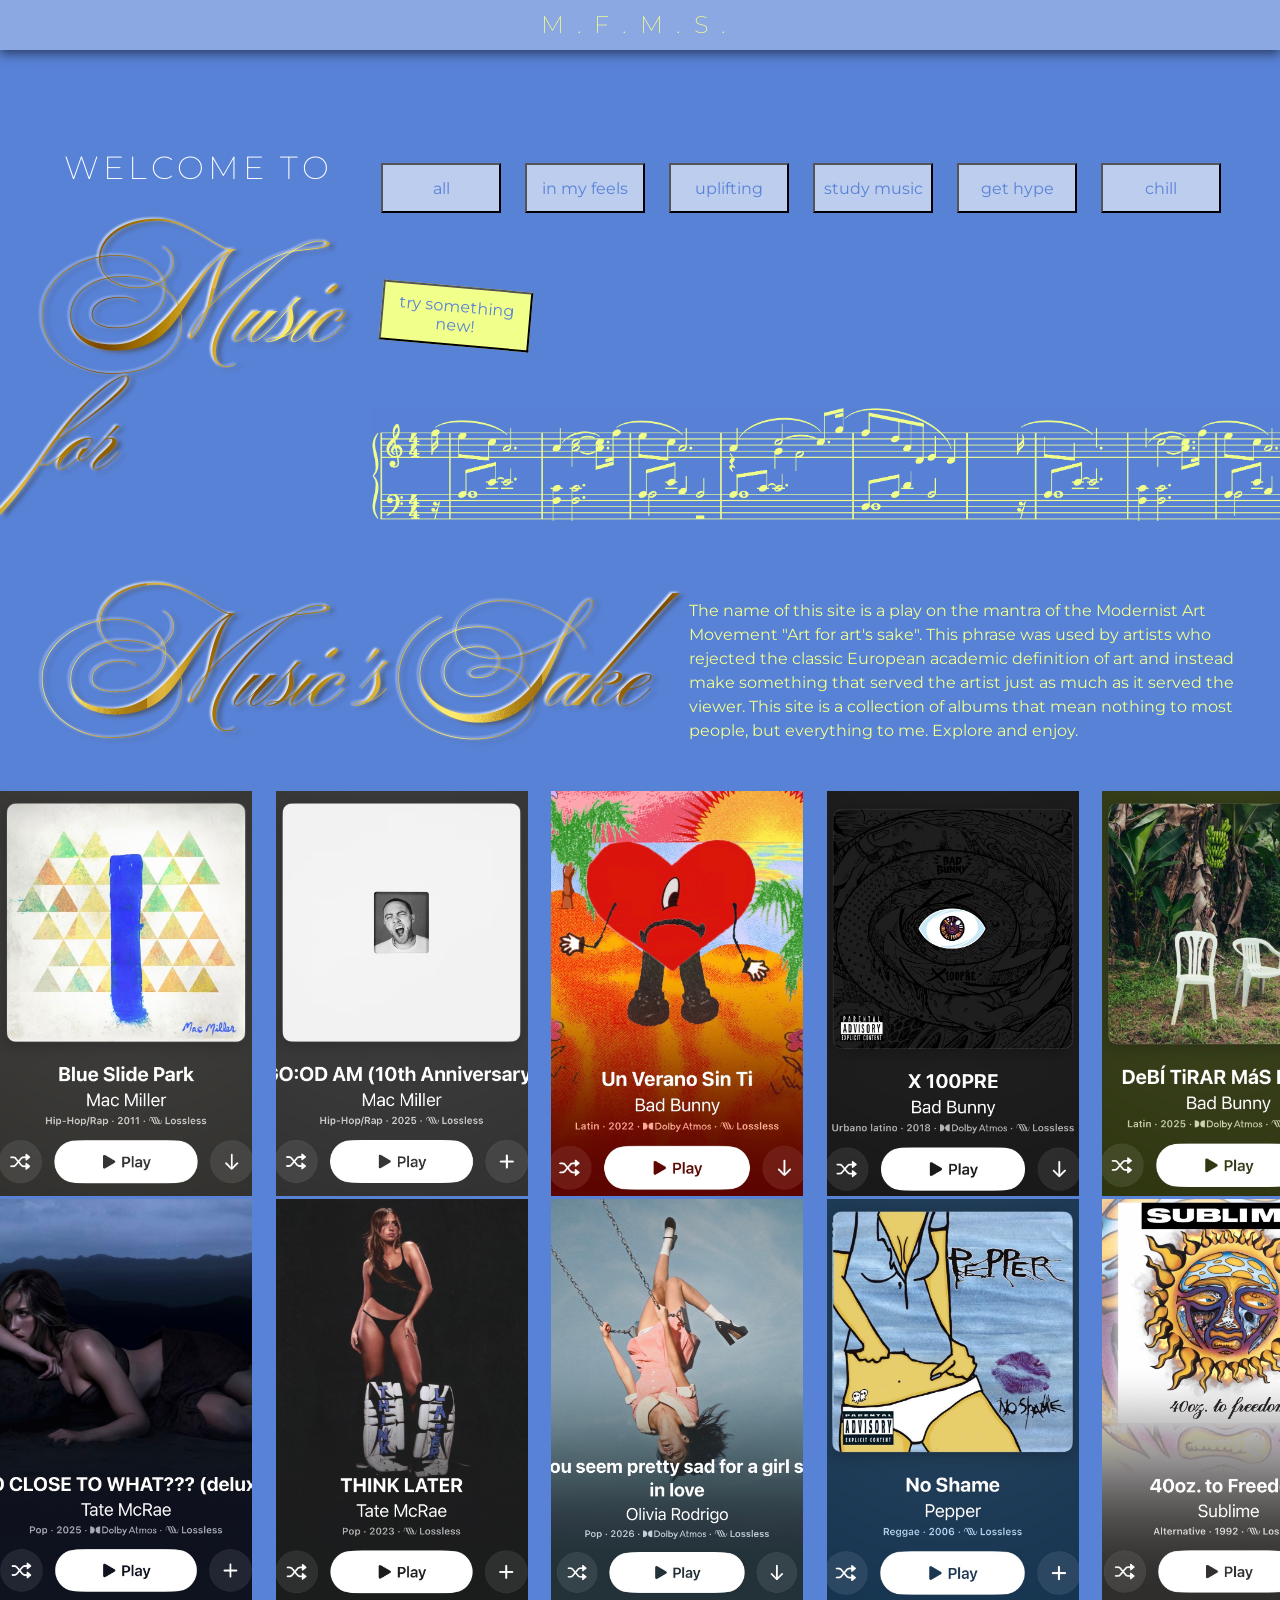
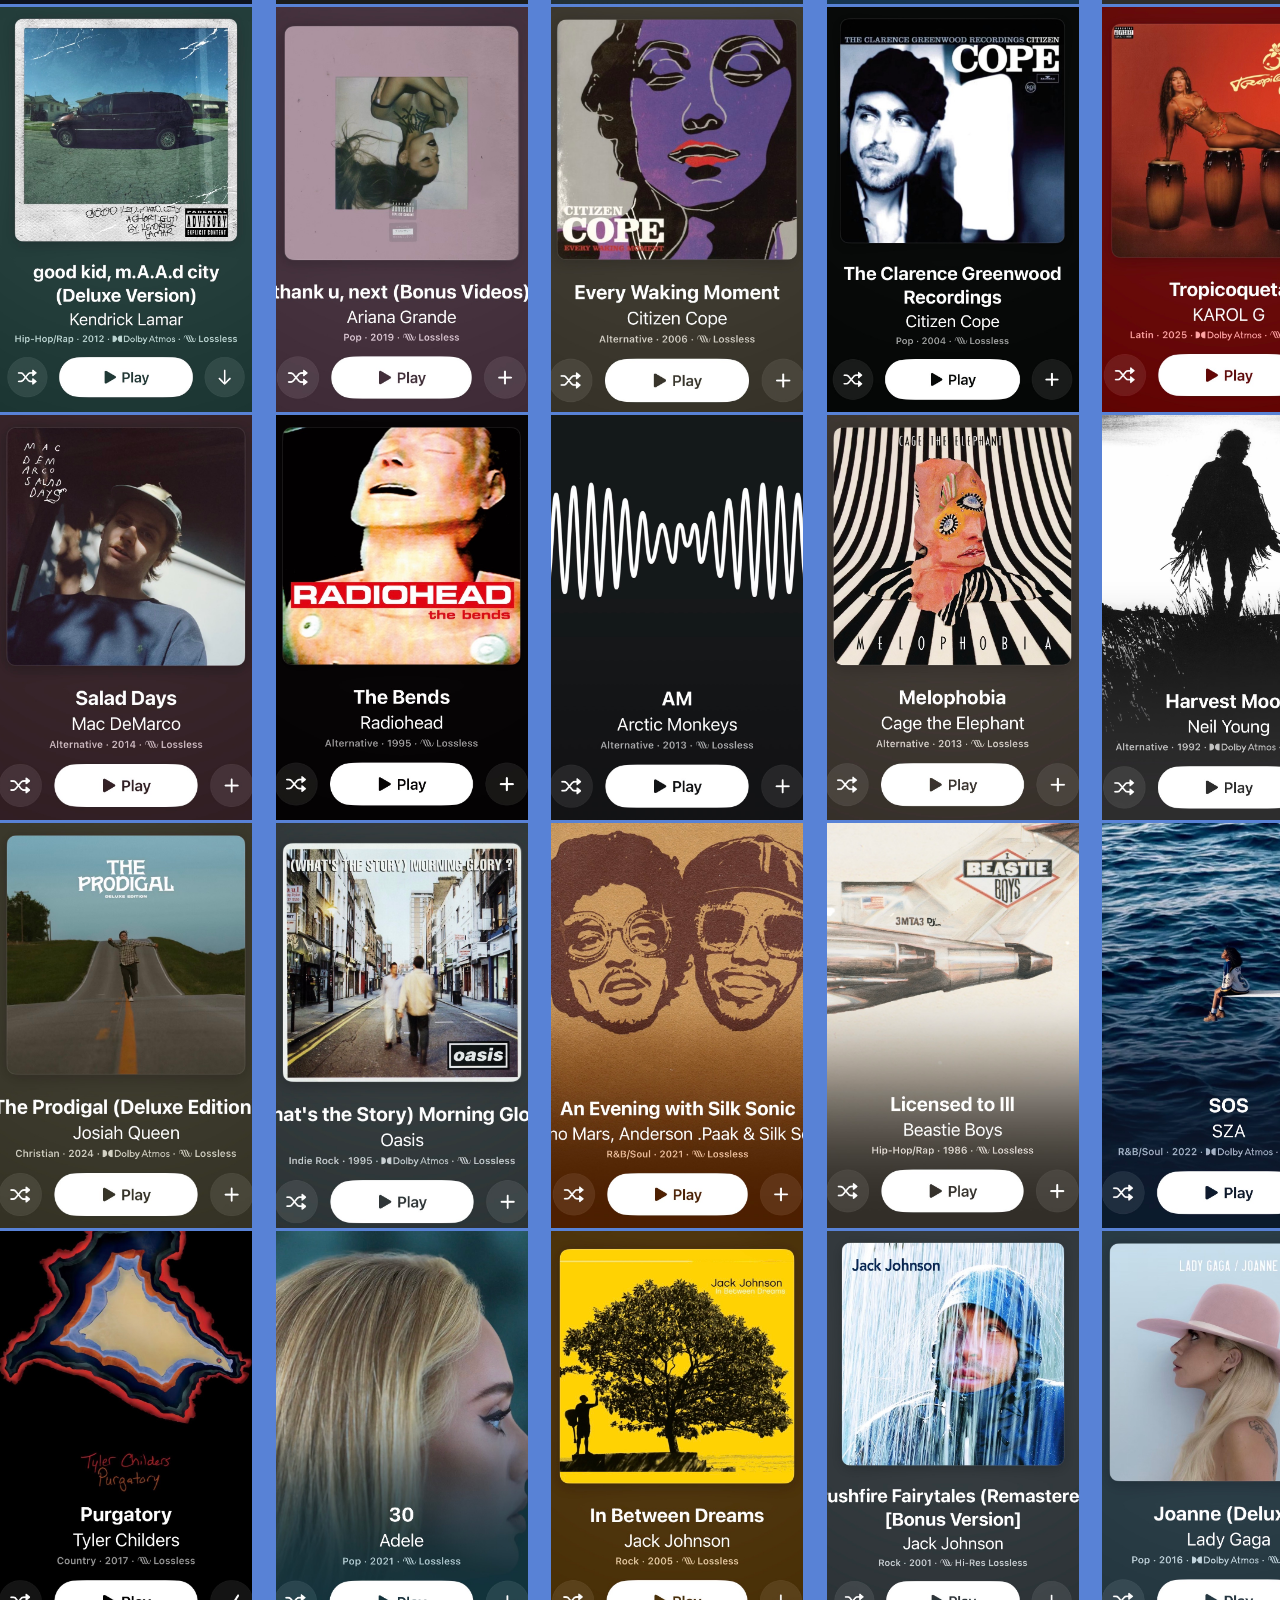
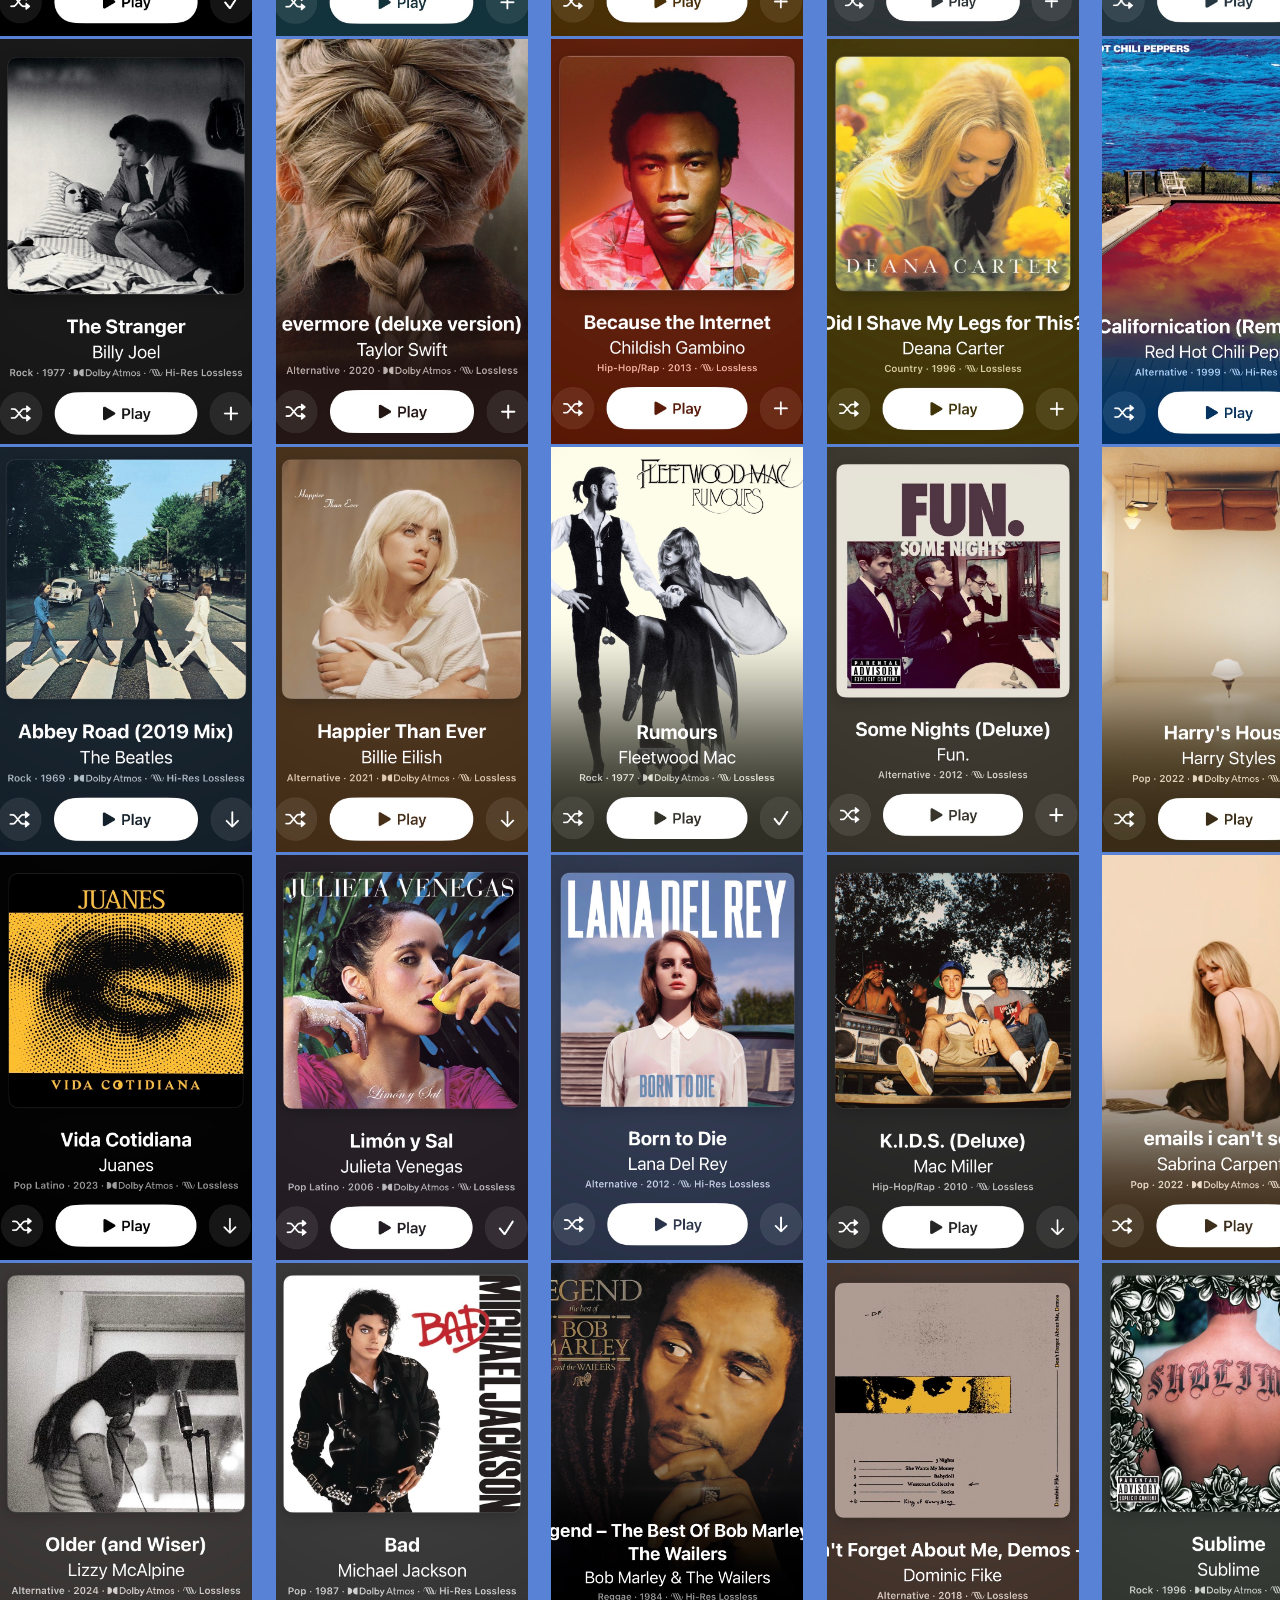
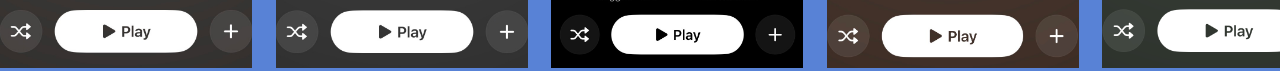
==== commit dc9b840a: "uh" ====
--- a/home.html
+++ b/home.html
@@ -27,26 +27,14 @@
         </section>
         <section class="filter-buttons">
             <ul>
-                <button data-genre="all" class="filter genreFilter">All</button>
-                <button data-genre="hip-hop" class="filter genreFilter">Hip-Hop</button>
-                <button data-genre="latin" class="filter genreFilter">Reggaetón</button>
-                <button data-genre="pop" class="filter genreFilter">Pop</button>
-                <button data-genre="reggae" class="filter genreFilter">Reggae</button>
-                <button data-genre="alternative" class="filter genreFilter">Alternative</button>
-                <button data-genre="christian" class="filter genreFilter">Christian</button>
-                <button data-genre="indie_rock" class="filter genreFilter">Indie Rock</button>
-                <button data-genre="r&b" class="filter genreFilter">R&B</button>
-                <button data-genre="country" class="filter genreFilter">Country</button>
-                <button data-genre="rock" class="filter genreFilter">Rock</button>
-                <button data-genre="pop_latino" class="filter genreFilter">Latin Pop</button>
-                <button data-decade="1960" class="filter decadeFilter">60s</button>
-                <button data-decade="1970" class="filter decadeFilter">70s</button>
-                <button data-decade="1980" class="filter decadeFilter">80s</button>
-                <button data-decade="1990" class="filter decadeFilter">90s</button>
-                <button data-decade="2000" class="filter decadeFilter">2000s</button>
-                <button data-decade="2010" class="filter decadeFilter">2010s</button>
-                <button data-decade="2020" class="filter decadeFilter">2020s</button>
+                <button data-genre="all" class="filter genreFilter">all</button>
+                <button data-vibe="feeling_blue" class="filter genreFilter">in my feels</button>
+                <button data-vibe="uplifting" class="filter genreFilter">uplifting</button>
+                <button data-vibe="study_music" class="filter genreFilter">study music</button>
+                <button data-vibe="get_hype" class="filter genreFilter">get hype</button>
+                <button data-vibe="chill" class="filter genreFilter">chill</button>
             </ul>
+            <button class="random-song-generator">try something new!</button>
             <img id= "Vesper-IMG" src="images/Vesper.jpg" alt="Vesper Sheet Music">
         </section>
         </main>
--- a/style.css
+++ b/style.css
@@ -57,6 +57,12 @@
     font-size: 1.5rem;
     padding: 1vw
 }
+.main-header {
+    position: fixed;
+    width: 100%;
+    background-color: rgba(255, 255, 255, 0.3);
+    box-shadow: 0px 4px 10px rgba(0, 0, 0, 0.5);
+}
 #button1container {
     display: flex;
     align-items: center;
@@ -112,24 +118,15 @@
 .collection {
     display: grid;
     grid-template-columns: repeat(auto-fit, minmax(250px, 1fr));
-    gap: 1vh;
-    margin: 2vh;
 }
 .collection img {
-    width: 275px;
-    height: 50vh;
+    width: 252px;
+    height: 45vh;
     object-fit: cover;
-    border: 1vw;
 }
 .collection img:hover {
-    height: 51vh;
+    width:270px;
     filter: brightness(50%); 
-}
-.main-header {
-    position: fixed;
-    width: 100%;
-    background-color: rgba(255, 255, 255, 0.3);
-    box-shadow: 0px 4px 10px rgba(0, 0, 0, 0.5);
 }
 .main-title-h1 {
     font-family: Ballet, cursive;
@@ -167,16 +164,31 @@
     color: var(--secondary-color);
     text-transform: lowercase;
     background-color: rgba(255, 255, 255, 0.6);
-    border-radius: 100%;
-    width: 105px;
-    height: 30px;
+    width: 120px;
+    height: 50px;
     margin: 10px;
     font-size: 1rem;
 }
+.random-song-generator {
+    background-color: var(--primary-color);
+    color: var(--secondary-color);
+    width: 150px;
+    height: 60px;
+    rotate: 5deg;
+}
+.random-song-generator:hover {
+    background-color: var(--primary-color);
+    color: var(--secondary-color);
+    width: 150px;
+    height: 60px;
+    rotate: -5deg;
+}
 button:hover {
     background-color: rgb(255, 255, 255);
-    width: 105px;
-    height: 32px;
+    width: 120px;
+    height: 50px;
+    margin: 10px;
+    font-size: 1rem;
 }
 main {
     display: grid;
@@ -218,4 +230,4 @@
 }
 #Vesper-IMG {
     width: 1007px;
-}+}
